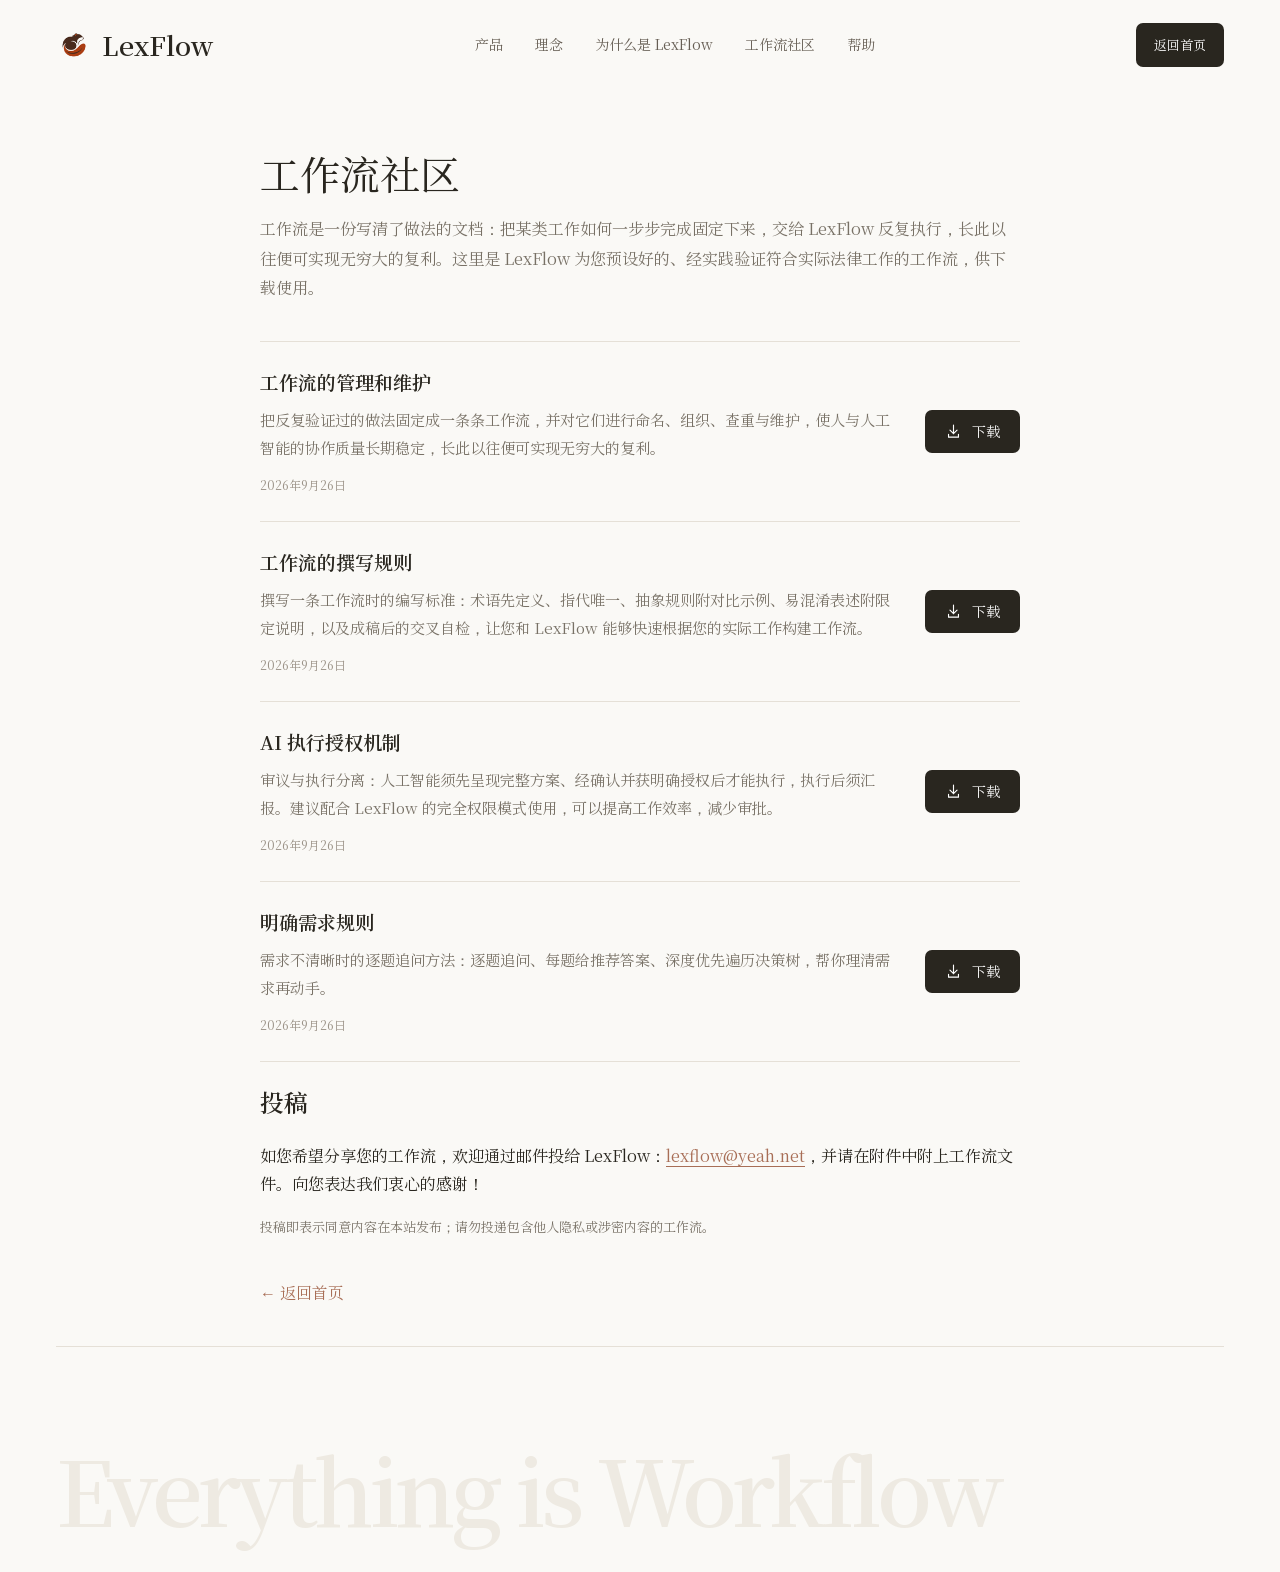
==== community.html @ f3a80953 "Extend the CJK font's unicode-range to the icon symbols The latin face declares U+0000-2FFF, which n" ====
<!doctype html>
<html lang="zh-CN">
<head>
  <meta charset="UTF-8"><meta name="viewport" content="width=device-width, initial-scale=1">
  <meta name="description" content="LexFlow 工作流社区：下载 LexFlow 精选工作流，或通过邮件投稿您的工作流。">
  <meta name="theme-color" content="#faf9f6"><title>工作流社区 — LexFlow</title>
  <link rel="icon" type="image/png" href="[data-uri]"><link rel="preload" href="./fonts/LexFlowWebSerif-Regular-latin.woff2" as="font" type="font/woff2" crossorigin><link rel="stylesheet" href="./style.css?v=20260926r">
</head>
<body>
<a class="skip-link" href="#main">跳到正文</a>
<header class="header"><a class="brand" href="./" aria-label="LexFlow 首页"><img src="[data-uri]" alt="" width="36" height="36">LexFlow</a><nav aria-label="主导航"><a href="./#workspace">产品</a><a href="./#approach">理念</a><a href="./#difference">为什么是 LexFlow</a><a href="./community.html" aria-current="page">工作流社区</a><a href="./help.html">帮助</a></nav><a class="button button-small" href="./">返回首页</a></header>
<main id="main" class="wrap">
<article class="install">
  <div class="install-head">
    <h1>工作流社区</h1>
    <p>工作流是一份写清了做法的文档：把某类工作如何一步步完成固定下来，交给 LexFlow 反复执行，长此以往便可实现无穷大的复利。这里是 LexFlow 为您预设好的、经实践验证符合实际法律工作的工作流，供下载使用。</p>
  </div>

  <section class="community-list">
    <noscript><p class="community-fallback">下方列表需要启用 JavaScript 显示；也可以直接访问 <a href="https://github.com/LexFlowApp/LexFlowApp.github.io/tree/main/workflows">仓库的 workflows 文件夹</a>获取全部工作流。</p></noscript>
    <div id="workflow-list"></div>
  </section>

  <section class="community-contribute">
    <h2>投稿</h2>
    <p>如您希望分享您的工作流，欢迎通过邮件投给 LexFlow：<a href="mailto:lexflow@yeah.net">lexflow@yeah.net</a>，并请在附件中附上工作流文件。向您表达我们衷心的感谢！</p>
    <p class="fine-note">投稿即表示同意内容在本站发布；请勿投递包含他人隐私或涉密内容的工作流。</p>
  </section>

  <p class="install-back"><a href="./">← 返回首页</a></p>
</article>
</main>
<section class="closing wrap closing-plain"><div class="closing-word" aria-hidden="true">Everything is Workflow</div></section>
<script src="./workflow-list.js?v=20260926r"></script>
<script src="./app-community.js?v=20260926r"></script>
</body></html>
---- style.css ----
/* 字体按字符范围拆分：标题等拉丁文字只需下载约 25 KB 的小字体，
   中文部分单独下载，浏览器按 unicode-range 自动按需加载。 */
@font-face {
  font-family: 'LexFlow Web Serif'; font-style: normal; font-weight: 400; font-display: swap;
  src: url('./fonts/LexFlowWebSerif-Regular-latin.woff2') format('woff2');
  unicode-range: U+0000-2FFF, U+3008-300F, U+3010-3011, U+3014-301B, U+FF01-FF5E, U+FFE0-FFE5;
}
@font-face {
  font-family: 'LexFlow Web Serif'; font-style: normal; font-weight: 400; font-display: swap;
  src: url('./fonts/LexFlowWebSerif-Regular-cjk.woff2?v=20260926r') format('woff2');
  unicode-range: U+2318, U+25A0-25FF, U+3000-3007, U+3012-3013, U+301C-301F, U+3020-303F, U+3400-4DBF, U+4E00-9FFF, U+FE30-FE4F;
}
@font-face {
  font-family: 'LexFlow Web Serif'; font-style: normal; font-weight: 600; font-display: swap;
  src: url('./fonts/LexFlowWebSerif-SemiBold-latin.woff2') format('woff2');
  unicode-range: U+0000-2FFF, U+3008-300F, U+3010-3011, U+3014-301B, U+FF01-FF5E, U+FFE0-FFE5;
}
@font-face {
  font-family: 'LexFlow Web Serif'; font-style: normal; font-weight: 600; font-display: swap;
  src: url('./fonts/LexFlowWebSerif-SemiBold-cjk.woff2?v=20260926r') format('woff2');
  unicode-range: U+2318, U+25A0-25FF, U+3000-3007, U+3012-3013, U+301C-301F, U+3020-303F, U+3400-4DBF, U+4E00-9FFF, U+FE30-FE4F;
}
:root {
  --paper: #faf9f6; --ink: #29261f; --muted: #787166; --line: #e5e0d7;
  --accent: #a86e56; --terra: #cf8163; --soft: #f1ede4;
  --font: 'LexFlow Web Serif', 'Songti SC', serif;
}
* { box-sizing: border-box; }
html { scroll-behavior: smooth; scroll-padding-top: 32px; -webkit-text-size-adjust: 100%; }
body { margin: 0; background: var(--paper); color: var(--ink); font: 16px/1.7 var(--font); -webkit-font-smoothing: antialiased; }
button, input, textarea, select { font: inherit; }
button { cursor: pointer; border: 0; }
button, a { -webkit-tap-highlight-color: transparent; }
a { color: inherit; text-decoration: none; }
img, svg { vertical-align: middle; }
button:focus-visible, a:focus-visible, [tabindex]:focus-visible { outline: 2px solid var(--accent); outline-offset: 4px; }
[hidden] { display: none !important; }
::selection { background: #ead4c6; }
.wrap { width: calc(100% - 112px); max-width: 1200px; width: min(1200px, calc(100% - 112px)); margin-left: auto; margin-right: auto; }
.icon { width: 20px; height: 20px; fill: none; stroke: currentColor; stroke-width: 1.6; stroke-linecap: round; stroke-linejoin: round; }
.sr-only { position: absolute; width: 1px; height: 1px; padding: 0; margin: -1px; overflow: hidden; clip-path: inset(50%); white-space: nowrap; border: 0; }
.skip-link { position: fixed; top: -80px; left: 20px; z-index: 100; padding: 12px; background: var(--ink); color: white; }
.skip-link:focus { top: 10px; }

/* Page chrome */
.header { max-width: 1440px; min-height: 90px; margin-left: auto; margin-right: auto; padding: 18px 56px; display: flex; align-items: center; justify-content: space-between; gap: 28px; }
.brand { display: inline-flex; align-items: center; gap: 10px; font-size: 26px; font-weight: 600; line-height: 1; white-space: nowrap; }
.brand img { object-fit: contain; flex-shrink: 0; }
.header nav { display: flex; gap: 32px; font-size: 14px; color: #665e54; }
.header nav a { white-space: nowrap; transition: color .2s; }
.header nav a:hover { color: var(--accent); }
.button { display: inline-flex; align-items: center; justify-content: center; gap: 16px; padding: 17px 25px; border-radius: 7px; background: var(--ink); color: white; line-height: 1.5; white-space: nowrap; transition: background .2s, transform .2s; }
.button:hover { background: var(--accent); transform: translateY(-2px); }
.button-small { font-size: 13px; padding: 12px 18px; }

/* The approved beaver is a separate interactive surface, never over the copy. */
.hero { padding-top: 48px; padding-bottom: 68px; }
.hero-stage { display: grid; grid-template-columns: 1.1fr 1fr; gap: 15px; align-items: center; margin: 18px 0 28px; }
.hero h1 { position: relative; font-weight: 400; font-size: 64px; font-size: clamp(64px, 7.2vw, 100px); line-height: 1.18; letter-spacing: -.055em; margin: 0; padding-bottom: 16px; white-space: nowrap; }
.flow-word { color: var(--accent); display: inline-block; position: relative; }
.period { color: var(--accent); }
/* The heading becomes a particle field; the DOM text stays for semantics.
   文字与粒子之间是极短的交叉淡入，只用于就地交接，不构成开场动画。 */
.title-particles { position: absolute; left: 0; right: 0; top: 0; width: 100%; pointer-events: none; opacity: 0; transition: opacity .3s ease; }
.title-particles-ready .title-particles { opacity: 1; }
.title-particles-ready .headline-word,
.title-particles-ready .period { opacity: 0; transition: opacity .3s ease; }
.motion-paused .title-particles { opacity: 1; }
.particle-scene { position: relative; min-width: 0; width: 100%; height: 460px; isolation: isolate; background: var(--paper); overflow: hidden; }
/* 图片里的图形只占画布的 65%，而粒子版占 85%；放大图片让两者尺寸一致，
   河狸粒子初始化较慢时就地替换也不会看起来"缩了一圈"。 */
/* 静态图标与粒子版形状一致，就绪后就地淡入替换，避免纹理突变，也不构成开场动画。 */
.particle-fallback { position: absolute; top: 0; right: 0; bottom: 0; left: 0; width: 100%; height: 100%; object-fit: contain; mix-blend-mode: multiply; transition: opacity .15s; transform: scale(1.3077); }
#beaver-canvas { display: block; width: 100%; height: 100%; position: absolute; top: 0; right: 0; bottom: 0; left: 0; opacity: 0; transition: opacity .4s; touch-action: pan-y; cursor: crosshair; border-radius: 20px; }
.particles-ready #beaver-canvas { opacity: 1; }
.particles-ready .particle-fallback { opacity: 0; pointer-events: none; }
.motion-toggle { position: absolute; bottom: 5px; right: 4px; width: 36px; height: 36px; display: grid; place-items: center; border-radius: 50%; color: #907762; background: #f1ede4b3; transition: background .2s; }
.motion-toggle:hover { background: #e7ded0; }
.motion-toggle svg { width: 17px; height: 17px; fill: none; stroke: currentColor; stroke-width: 1.5; }
.hero-stage { position: relative; }
.hero-bottom { display: flex; align-items: center; justify-content: space-between; gap: 32px; }
.hero-bottom > div { min-width: 0; }
.hero h2 { font-size: 19px; font-size: clamp(19px, 2vw, 24px); font-weight: 400; line-height: 1.65; margin: 0 0 14px; }
.hero p { color: var(--muted); line-height: 1.9; margin: 0; font-size: 16px; }

/* The product demonstration follows the installed application's layout. */
.showcase { padding-top: 68px; padding-bottom: 86px; }
.showcase-label { display: flex; justify-content: space-between; align-items: baseline; gap: 20px; margin-bottom: 24px; }
.showcase-label h2 { font-size: 28px; font-size: clamp(28px, 3.1vw, 42px); font-weight: 400; line-height: 1.5; margin: 0; }
.showcase-label > span { font-size: 12px; color: var(--muted); white-space: nowrap; }
.app-window { display: flex; height: 560px; height: clamp(560px, 62vw, 760px); border: 1px solid #ddd6cb; border-radius: 12px; overflow: hidden; box-shadow: 0 25px 50px -35px #6d51385c; background: var(--paper); position: relative; isolation: isolate; }
.faithful-app svg { width: 16px; height: 16px; fill: none; stroke: currentColor; stroke-width: 1.5; stroke-linecap: round; stroke-linejoin: round; flex-shrink: 0; }
.app-sidebar { background: linear-gradient(#f5f2e9, #f2efe8 96px); width: 22%; min-width: 180px; max-width: 264px; padding: 0 12px 18px; display: flex; flex-direction: column; flex-shrink: 0; overflow: hidden; }
.window-controls { height: 54px; flex-shrink: 0; display: flex; align-items: center; gap: 22px; }
.traffic { display: flex; gap: 7px; }
.traffic i { width: 10px; height: 10px; background: #a9b5a0; border-radius: 50%; }
.traffic i:first-child { background: #d5a196; }
.traffic i:nth-child(2) { background: #d8be89; }
.collapse-sidebar { padding: 0; background: none; color: #6f695d; display: grid; place-items: center; width: 27px; height: 27px; }
.app-brand { font-size: 21px; font-weight: 600; padding: 0 9px; margin: 4px 0 20px; line-height: 1.5; }
.app-nav { display: flex; flex-direction: column; gap: 3px; flex-shrink: 0; }
.app-nav button { background: none; text-align: left; border-radius: 5px; padding: 7px 10px; font-size: 14px; line-height: 1.5; display: flex; align-items: center; gap: 9px; color: #4d483e; position: relative; }
.app-nav button > span { width: 16px; height: 16px; display: flex; color: #8a8378; }
.app-nav button[aria-selected=true] { background: #e9e3d7; color: #29261f; }
.app-nav button[aria-selected=true]::before { content: ''; position: absolute; left: 3px; width: 2px; height: 15px; top: 50%; transform: translateY(-50%); border-radius: 2px; background: var(--terra); }
.app-nav button[aria-selected=true] > span { color: var(--terra); }
.app-nav button:hover { background: #eae3d9; }
.sidebar-caption { display: flex; justify-content: space-between; align-items: center; color: #8a8378; font-size: 13px; margin: 26px 4px 12px; flex-shrink: 0; }
.sidebar-tools { display: flex; align-items: center; gap: 12px; }
.sidebar-tools > span { display: flex; }
.sidebar-project { display: flex; align-items: center; gap: 7px; color: #8a8378; font-size: 13px; padding: 7px; flex-shrink: 0; }
.active-project svg { color: var(--terra); }
.session-list { min-height: 0; overflow: auto; scrollbar-width: thin; scrollbar-color: #d5cdbf transparent; }
.session-list > div { font-size: 12px; padding: 7px 12px; line-height: 1.5; white-space: nowrap; overflow: hidden; text-overflow: ellipsis; color: #49453d; }
.active-session { background: #e9e3d7; border-radius: 5px; }
.ungrouped { margin-block: 9px 16px; }
.sidebar-footer { display: flex; align-items: center; gap: 8px; font-size: 13px; color: #7b7266; margin-top: auto; padding: 14px 4px 0; flex-shrink: 0; }
.sidebar-footer > span { display: flex; }
.app-content { flex: 1; min-width: 0; height: 100%; position: relative; }
#demo-panel { display: flex; width: 100%; height: 100%; overflow: auto; scrollbar-width: thin; scrollbar-color: #d5cdbf transparent; outline-offset: -4px; }
.expand-sidebar { position: absolute; top: 17px; left: 18px; background: none; color: #6f695d; width: 28px; height: 28px; z-index: 2; padding: 0; display: grid; place-items: center; }
.sidebar-collapsed .app-sidebar { display: none; }
.sidebar-collapsed .lf-library { padding-top: 62px; }
.sidebar-collapsed .lf-editor { padding-top: 62px; }
.lf-conversation { width: 100%; margin-block: auto; padding: 40px 10%; animation: appear .35s both; }
.lf-conversation h3 { display: flex; align-items: center; justify-content: center; gap: 12px; font-size: 18px; font-size: clamp(18px, 2vw, 27px); line-height: 1.4; font-weight: 600; white-space: nowrap; margin: 0 0 30px; }
.lf-conversation h3 img { width: 29px; height: 29px; }
.lf-project { display: flex; align-items: center; gap: 5px; font-size: 13px; margin: 0 10px 12px; color: #6f695d; }
.lf-project > span { color: #a49b8e; }
.lf-composer { background: white; border: 1px solid #e9e6df; border-radius: 12px; box-shadow: 0 6px 18px #55402108; padding: 13px 12px 10px; }
.lf-composer > p { margin: 0; color: #9b9488; font-size: 13px; line-height: 1.8; min-height: 52px; }
.lf-composer-toolbar { display: flex; flex-wrap: wrap; gap: 9px; align-items: center; font-size: 11px; color: #817a6d; }
.lf-circle { width: 25px; height: 25px; background: var(--soft); border-radius: 50%; display: grid; place-items: center; flex-shrink: 0; }
.lf-permission { display: flex; align-items: center; gap: 2px; white-space: nowrap; }
.lf-permission svg { width: 13px; }
.lf-model { margin-left: auto; white-space: nowrap; font-size: 11px; }
.lf-send { width: 30px; height: 30px; flex-shrink: 0; background: #eac9bb; border-radius: 50%; color: white; display: grid; place-items: center; font-size: 22px; line-height: 1; }
.lf-library { width: 100%; min-height: 100%; padding: 24px 5% 20px; display: flex; flex-direction: column; animation: fade .3s both; }
.lf-back { background: none; align-self: flex-start; margin: 0 0 13px -10px; padding: 2px; display: flex; color: var(--ink); }
.lf-back svg { width: 21px; height: 21px; }
.lf-library header { display: flex; flex-wrap: wrap; align-items: center; justify-content: space-between; gap: 12px; }
.lf-library h3 { font-size: 25px; font-weight: 400; margin: 0; line-height: 1.5; }
.lf-library header > span { font-size: 12px; color: #6f695d; }
.lf-library-tools { display: flex; justify-content: space-between; align-items: center; flex-wrap: wrap; gap: 12px; margin: 22px 0; color: #8a8378; }
.lf-library-tools p { font-size: 12px; margin: 0; }
.lf-library-tools > div { display: flex; gap: 17px; }
.lf-library-tools svg { width: 14px; height: 14px; }
.lf-table-head, .lf-file-row { display: grid; grid-template-columns: minmax(0, 1fr) 128px 74px; gap: 12px; align-items: center; text-align: left; }
.lf-table-head { border-bottom: 1px solid #e9e6df; font-size: 11px; color: #8a8378; padding: 0 10px 11px; }
.lf-file-row { width: 100%; min-height: 42px; padding: 10px; background: none; border: 0; color: #49453d; font-size: 13px; }
.lf-file-row > span:first-child { display: flex; gap: 10px; align-items: center; min-width: 0; overflow-wrap: anywhere; }
.lf-file-row > span:not(:first-child) { font-size: 11px; color: #8a8378; }
.lf-file-row svg { width: 14px; height: 14px; color: #8a8378; }
.lf-file-row:hover, .lf-file-row.selected { background: #eee9df; }
.lf-library-footer { margin-top: auto; border-top: 1px solid #e9e6df; padding-top: 17px; display: flex; justify-content: space-between; font-size: 11px; color: #8a8378; }
.lf-empty { width: 100%; margin-block: auto; padding: 48px 20px; text-align: center; color: #8a8378; font-size: 15px; animation: appear .35s both; }
.lf-empty strong { font-size: 16px; font-weight: 400; color: var(--ink); }
.lf-empty p { margin: 22px 0 0; }
.lf-editor { width: 100%; min-height: 100%; padding: 38px 28px 16px; display: flex; flex-direction: column; animation: fade .3s both; }
.lf-editor header { display: flex; align-items: center; gap: 14px; }
.lf-editor h3 { font-size: 22px; font-weight: 600; margin: 0; flex: 1; min-width: 0; overflow-wrap: anywhere; }
.lf-editor header > span { font-size: 12px; white-space: nowrap; }
.lf-editor header button { font-size: 25px; color: #8a8378; background: none; padding: 0 5px; }
.lf-editor-tools { display: flex; flex-wrap: wrap; align-items: center; gap: 15px; padding: 14px 0; border-bottom: 1px solid var(--line); font-size: 12px; color: #8a8378; }
.lf-tools-right { margin-left: auto; }
.lf-editor article { padding: 12px 10px 28px; font-size: 14px; line-height: 1.9; }
.lf-editor h4 { font-size: 18px; font-weight: 600; margin-bottom: 10px; }
.lf-editor blockquote { margin: 20px 0; border-left: 3px solid var(--terra); padding-left: 15px; color: var(--muted); }
.lf-editor footer { margin-top: auto; border-top: 1px solid var(--line); padding-top: 12px; display: flex; justify-content: space-between; font-size: 11px; color: #8a8378; }

/* Narrative sections */
.section { padding-block: 84px; }
.section-heading { display: grid; grid-template-columns: 1.1fr 1fr; align-items: center; gap: 64px; margin-bottom: 48px; }
.section-heading > * { min-width: 0; }
.section-heading h2, .local-copy h2 { font-size: 28px; font-size: clamp(28px, 3.1vw, 42px); font-weight: 400; line-height: 1.5; margin: 0; }
.section-heading p, .local-copy p { font-size: 16px; line-height: 1.95; color: var(--muted); margin: 0; }
.section-heading .fine-note, .fine-note { font-size: 13px; line-height: 1.85; color: var(--muted); margin-top: 18px; }

.flow-diagram { position: relative; display: flex; align-items: flex-start; padding: 20px 16px 80px; }
.flow-node { flex: 1; min-width: 0; text-align: center; }
.node-icon { display: inline-grid; place-items: center; width: 58px; height: 58px; background: #f1e9df; border: 1px solid #e7d9cb; border-radius: 15px; font-size: 25px; color: var(--accent); }
.flow-node h3 { font-size: 18px; font-weight: 400; margin: 20px 0 9px; }
.flow-node p { font-size: 13px; color: var(--muted); margin: 0; }
.connector { width: 12%; height: 1px; background: #d9cabb; position: relative; margin-top: 29px; flex-shrink: 0; }
.connector::after { content: ''; width: 5px; height: 5px; position: absolute; right: 0; top: -2px; border-right: 1px solid #b49b86; border-top: 1px solid #b49b86; transform: rotate(45deg); }
.connector i { position: absolute; top: -2px; width: 5px; height: 5px; background: var(--terra); border-radius: 50%; animation: travel 4s ease-in-out infinite; }
.connector:nth-of-type(2) i { animation-delay: 1s; }
.return-line { position: absolute; bottom: 0; height: 40px; border: 1px solid #ded4c7; border-top: 0; border-radius: 0 0 16px 16px; left: 14%; right: 14%; text-align: center; }
.return-line span { position: relative; top: 25px; padding: 2px 16px; background: var(--paper); font-size: 12px; color: #927962; display: inline-block; max-width: calc(100% - 24px); }
.feature-grid { display: grid; grid-template-columns: repeat(3, minmax(0, 1fr)); gap: 28px; }
.feature { min-width: 0; display: grid; grid-template-rows: 190px auto 1fr; border-top: 1px solid var(--line); padding-top: 25px; }
.feature h3 { font-size: 23px; font-weight: 400; margin: 25px 0 14px; }
.feature > p { font-size: 16px; line-height: 1.9; color: var(--muted); margin: 0; }
.mini-method, .mini-archive, .mini-editor { height: 190px; min-width: 0; background: #f1ede5; border-radius: 8px; padding: 24px 18px; overflow: hidden; }
.mini-method { display: flex; flex-direction: column; justify-content: center; gap: 12px; }
.mini-method > div { padding: 12px 9px; background: var(--paper); border: 1px solid #e8e0d3; border-radius: 5px; font-size: 12px; display: flex; align-items: center; flex-wrap: wrap; gap: 6px; }
.mini-method small { margin-left: auto; font-size: 10px; color: #89755d; white-space: nowrap; }
.mini-method > div > span { color: var(--accent); }
.mini-archive { color: #7f6c54; font-size: 13px; }
.file-row { padding: 10px 0 0 10px; color: #89755d; font-size: 12px; }
.mini-editor > div { display: flex; align-items: center; justify-content: space-between; gap: 8px; font-size: 12px; padding-bottom: 11px; border-bottom: 1px solid #dfd6c8; margin-bottom: 14px; }
.mini-editor small { font-size: 10px; color: #89755d; }
.mini-editor strong { font-size: 12px; display: block; font-weight: 600; margin-bottom: 10px; }
.mini-editor > span { font-size: 11px; display: block; color: #826e56; line-height: 1.85; overflow-wrap: anywhere; }
.highlight-text { background: #e8d8c5; }
.highlight-text i { display: inline-block; width: 1px; height: 11px; background: var(--accent); vertical-align: middle; animation: blink 1.7s infinite; }
.difference { background: #f0ede6; border-block: 1px solid #e7e1d7; margin-top: 12px; }
.comparison { border-top: 1px solid #d8cebf; }
.comparison-row { display: grid; grid-template-columns: .72fr 1.2fr 1.3fr; border-bottom: 1px solid #ded6ca; align-items: stretch; }
.comparison-row > * { min-width: 0; margin: 0; padding: 23px 24px; font-size: 15px; font-weight: 400; line-height: 1.85; overflow-wrap: anywhere; }
.comparison-row > *:first-child { padding-left: 0; color: #777062; }
.comparison-row > *:last-child { background: #e9e1d5; color: #71523d; }
.comparison-head > * { display: flex; align-items: center; gap: 7px; font-size: 13px; }
.comparison-head > *:last-child { font-weight: 600; font-size: 21px; color: var(--ink); }
.comparison-head img { flex-shrink: 0; }
.comparison-note { font-size: 13px; color: var(--muted); line-height: 1.9; margin: 20px 0 0; }
.local-section { display: grid; grid-template-columns: 1fr 1fr; gap: 75px; align-items: center; padding-block: 100px; }
.local-art { height: 360px; min-width: 0; position: relative; display: grid; place-items: center; }
.orbit { position: absolute; border: 1px solid #e4dbce; border-radius: 50%; width: 240px; height: 240px; }
.orbit-two { width: 335px; height: 335px; border-style: dashed; border-color: #e9e2d7; animation: orbit 100s linear infinite; }
.local-center { background: #f3ede4; width: 108px; height: 108px; border-radius: 28px; display: grid; place-items: center; box-shadow: 0 12px 30px #7a553015; border: 1px solid #e6d9c6; }

.orbit-label { position: absolute; border: 1px solid #e2d7c7; background: var(--paper); border-radius: 5px; padding: 10px 15px; font-size: 13px; color: #8f795f; animation: bob 6s ease-in-out infinite; }
.label-one { top: 30px; left: 14%; }.label-two { right: 0; top: 145px; animation-delay: -2s; }.label-three { bottom: 38px; left: 4%; animation-delay: -4s; }
.local-copy { min-width: 0; }
.local-copy h2 { margin-bottom: 23px; }
.local-points { display: flex; flex-wrap: wrap; gap: 12px; margin-top: 22px; }
.local-points span { font-size: 13px; padding: 7px 12px; border: 1px solid #dfd5c7; border-radius: 4px; color: #947455; }
.local-copy .fine-note { font-size: 13px; margin-top: 22px; }
.closing { position: relative; text-align: center; border-top: 1px solid var(--line); padding-top: 68px; overflow: hidden; isolation: isolate; }
.closing h2 { font-size: 32px; font-size: clamp(32px, 4vw, 48px); line-height: 1.5; font-weight: 400; margin: 0 0 30px; }
.closing-word { font-size: 28px; font-size: clamp(28px, 7vw, 100px); font-weight: 600; letter-spacing: -.055em; color: #eeeae2; line-height: 1.2; margin-top: 44px; user-select: none; white-space: nowrap; }

/* Native modal, with focus and Escape handling supplied by the browser. */
dialog { border: 1px solid var(--line); background: var(--paper); border-radius: 16px; padding: 44px; max-width: 480px; max-height: calc(100dvh - 32px); width: calc(100% - 36px); text-align: center; color: var(--ink); box-shadow: 0 40px 100px #20180f30; overflow: auto; }
dialog::backdrop { background: #29261f66; backdrop-filter: blur(7px); }

dialog h2 { font-size: 23px; font-weight: 400; margin-top: 20px; }
dialog p { font-size: 15px; line-height: 1.9; color: var(--muted); }
dialog .button { margin-top: 15px; padding: 12px 22px; font-size: 14px; }
dialog .dialog-link { background: none; color: var(--accent); border: 1px solid #ddc9bc; text-decoration: none; }
dialog .dialog-link:hover { background: #f6efe8; transform: none; }
dialog .dialog-actions { display: flex; justify-content: center; align-items: center; gap: 10px; margin-top: 18px; flex-wrap: wrap; }
dialog .dialog-actions .button { margin-top: 0; }
dialog .dialog-lead { color: var(--muted); line-height: 1.85; margin: 0; }

.dialog-close { position: absolute; top: 12px; right: 15px; background: none; font-size: 28px; color: var(--muted); width: 36px; height: 36px; }
/* 弹窗打开时焦点自动落在关闭按钮上，聚焦轮廓会显示成难看的方框；Esc 与「知道了」按钮仍可关闭。 */
.dialog-close:focus, .dialog-close:focus-visible { outline: none; }
.will-reveal { opacity: 0; transform: translateY(20px); transition: opacity .7s ease, transform .7s ease; }
.will-reveal.is-visible { opacity: 1; transform: none; }
.feature:nth-child(2) { transition-delay: .08s; }.feature:nth-child(3) { transition-delay: .16s; }
@keyframes appear { from { opacity: 0; transform: translateY(12px); } to { opacity: 1; transform: none; } }
@keyframes fade { from { opacity: 0; } to { opacity: 1; } }
@keyframes travel { 0% { left: 0; opacity: 0; } 15%,80% { opacity: 1; } 100% { left: 100%; opacity: 0; } }
@keyframes bob { 50% { transform: translateY(-6px); } }
@keyframes blink { 50% { opacity: 0; } }
@keyframes orbit { to { transform: rotate(360deg); } }

@media (max-width: 1100px) {
  .wrap { width: calc(100% - 64px); }.header { padding-left: 32px; padding-right: 32px; }
  .hero h1 { font-size: 55px; font-size: clamp(55px, 7.1vw, 80px); }.hero-stage { gap: 12px; }
  .particle-scene { height: 385px; }
  .section-heading { gap: 35px; }.feature-grid { gap: 20px; }
  .mini-method, .mini-archive, .mini-editor { padding-left: 14px; padding-right: 14px; }
  .mini-method small { display: none; }
  .lf-conversation { padding-left: 7%; padding-right: 7%; }.lf-conversation h3 { font-size: 22px; }
  .lf-table-head, .lf-file-row { grid-template-columns: minmax(0, 1fr) 100px 65px; gap: 8px; }
  .local-section { gap: 35px; }.local-copy h2 { font-size: 30px; }
  .comparison-row > * { padding-left: 17px; padding-right: 17px; font-size: 14px; }
}
@media (max-width: 800px) {
  .wrap { width: calc(100% - 48px); }.header { min-height: 78px; padding-left: 24px; padding-right: 24px; gap: 20px; }
  .header nav { gap: 17px; font-size: 13px; }.header nav a:nth-child(2) { display: none; }
  .brand { font-size: 24px; }.brand img { width: 32px; height: 32px; }
  .button-small { padding: 11px 14px; gap: 10px; font-size: 12px; }
  .hero { padding-top: 36px; }.hero h1 { font-size: 46px; font-size: clamp(46px, 7.2vw, 62px); }
  .hero-stage { grid-template-columns: 1.1fr 1fr; margin-top: 24px; margin-bottom: 35px; }
  .hero p { font-size: 15px; }
  .hero h2 { font-size: 21px; }.hero-bottom { align-items: flex-start; gap: 24px; }
  .section { padding-block: 60px; }.section-heading { margin-bottom: 35px; gap: 26px; }
  .section-heading h2 { font-size: 28px; }.section-heading p { font-size: 15px; }
  .showcase { padding-block: 32px 60px; }
  .app-sidebar { min-width: 158px; padding-left: 9px; padding-right: 9px; }.app-brand { font-size: 19px; }
  .app-nav button { font-size: 13px; }.sidebar-tools { gap: 6px; }.sidebar-tools svg { width: 13px; }
  .sidebar-project, .sidebar-caption { font-size: 12px; }.session-list > div { font-size: 11px; }
  .lf-conversation h3 { font-size: 19px; gap: 8px; }.lf-conversation h3 img { width: 24px; height: 24px; }
  .lf-model { font-size: 10px; }.lf-composer-toolbar { gap: 7px; }
  .lf-table-head, .lf-file-row { grid-template-columns: minmax(0, 1fr) 90px 62px; gap: 6px; }
  .lf-file-row { font-size: 12px; }.lf-file-row > span:not(:first-child) { font-size: 10px; }
  .lf-library header > span { font-size: 11px; }.lf-library-tools > div { gap: 10px; }
  .feature-grid { grid-template-columns: 1fr; gap: 32px; }
  .feature { grid-template-columns: 1fr 1fr; grid-template-rows: auto 1fr; gap: 0 28px; }
  .mini-method, .mini-archive, .mini-editor { grid-row: 1 / 3; padding-left: 20px; padding-right: 20px; }
  .feature h3 { margin-top: 0; font-size: 22px; }.feature > p { font-size: 15px; }
  .flow-node h3 { font-size: 16px; }.flow-node p { font-size: 12px; }
  .local-section { grid-template-columns: 1fr 1fr; gap: 28px; }.local-art { height: 300px; }
  .orbit { width: 180px; height: 180px; }.orbit-two { width: 260px; height: 260px; }
  .orbit-label { font-size: 11px; padding: 8px; }.local-copy h2 { font-size: 27px; }
  .local-copy p { font-size: 15px; }.local-points { gap: 7px; }.local-points span { padding: 6px 8px; font-size: 12px; }
}
@media (max-width: 620px) {
  .wrap { width: calc(100% - 40px); }.header { justify-content: flex-start; gap: 18px; padding-left: 20px; padding-right: 20px; }.header nav { display: flex; flex: 1 1 auto; flex-wrap: wrap; gap: 11px; row-gap: 7px; justify-content: flex-start; font-size: 12px; }
  .header nav a:nth-child(2) { display: inline; }
  .header .button { display: none; }.brand { font-size: 0; gap: 0; }
  .hero-stage { grid-template-columns: 1fr; gap: 0; margin-bottom: 20px; }
  .hero h1 { font-size: 56px; font-size: clamp(56px, 11vw, 76px); letter-spacing: -.055em; position: relative; z-index: 1; }
  .particle-scene { height: 350px; width: 100%; max-width: 350px; margin-left: auto; margin-right: auto; }
  .hero h2 { font-size: 21px; }.hero-bottom { flex-direction: column; gap: 24px; }
  .showcase-label { gap: 12px; }.showcase-label > span { font-size: 11px; }
  .app-window { height: 520px; flex-direction: column; }
  .app-sidebar, .sidebar-collapsed .app-sidebar { display: flex; width: 100%; min-width: 0; max-width: none; padding: 12px; flex-shrink: 0; }
  .window-controls, .sidebar-caption, .sidebar-project, .session-list, .sidebar-footer { display: none; }
  .app-brand { font-size: 18px; margin: 0 0 10px; padding-left: 5px; }
  .app-nav { flex-direction: row; gap: 4px; }.app-nav button { justify-content: center; flex: 1; min-width: 0; padding: 8px 3px; font-size: 12px; gap: 5px; }
  .app-nav button > span, .app-nav svg { width: 13px; height: 13px; }.app-nav button[aria-selected=true]::before { display: none; }
  .app-content { height: auto; min-height: 0; }.expand-sidebar { display: none !important; }
  .lf-conversation { padding: 32px 17px; }.lf-conversation h3 { font-size: 15px; font-size: clamp(15px, 4.2vw, 21px); gap: 7px; margin-bottom: 25px; }
  .lf-conversation h3 img { width: 23px; height: 23px; }.lf-project { font-size: 12px; margin-left: 5px; }
  .lf-composer { padding: 12px 10px; }.lf-composer > p { font-size: 12px; min-height: 63px; }
  .lf-composer-toolbar { gap: 6px; font-size: 10px; }.lf-circle { width: 22px; height: 22px; }.lf-circle svg { width: 14px; }
  .lf-model { font-size: 9px; }.lf-send { width: 24px; height: 24px; font-size: 19px; }.lf-permission { font-size: 10px; }
  .lf-library, .sidebar-collapsed .lf-library { padding: 16px 16px 14px; }
  .lf-back { margin-left: -4px; margin-bottom: 10px; }.lf-library h3 { font-size: 23px; }
  .lf-library header { gap: 5px; }.lf-library header > span { font-size: 10px; }
  .lf-library-tools { gap: 8px; margin: 18px 0; }.lf-library-tools p { font-size: 11px; }.lf-library-tools svg { width: 13px; }
  .lf-table-head, .lf-file-row { grid-template-columns: minmax(0, 1fr) 64px; gap: 10px; }
  .lf-table-head > span:nth-child(2), .lf-file-row > span:nth-child(2) { display: none; }
  .lf-file-row { padding: 11px 6px; }.lf-file-row > span:first-child { gap: 7px; }
  .lf-editor, .sidebar-collapsed .lf-editor { padding: 20px 17px 14px; }.lf-editor h3 { font-size: 19px; }
  .lf-editor header { gap: 8px; }.lf-editor header > span { font-size: 11px; }.lf-editor-tools { gap: 12px; }
  .lf-editor article { padding-left: 3px; padding-right: 3px; font-size: 13px; }.lf-editor h4 { font-size: 17px; }
  .section { padding-block: 48px; }.section-heading { grid-template-columns: 1fr; gap: 24px; margin-bottom: 32px; }
  .section-heading h2 { font-size: 29px; }.section-heading p { font-size: 15px; }
  .flow-diagram { padding: 18px 0 74px; }.node-icon { width: 44px; height: 44px; border-radius: 11px; font-size: 22px; }
  .flow-node h3 { font-size: 14px; margin-top: 15px; }.flow-node p { font-size: 11px; max-width: 100px; margin-left: auto; margin-right: auto; }
  .connector { width: 5%; margin-top: 22px; }.return-line { left: 12%; right: 12%; }.return-line span { font-size: 11px; padding-left: 8px; padding-right: 8px; max-width: calc(100% - 10px); top: 22px; }
  .feature { display: block; }.feature h3 { margin-top: 24px; font-size: 23px; }.feature > p { font-size: 15px; }
  .mini-method, .mini-archive, .mini-editor { padding: 24px; }.mini-method small { display: block; }
  .comparison-row { grid-template-columns: 1fr 1fr; border-bottom: 0; }
  .comparison-row > :first-child { grid-column: 1 / -1; padding: 20px 0 10px; font-size: 15px; color: var(--ink); }
  .comparison-row > :not(:first-child) { border-bottom: 1px solid #ded6ca; font-size: 13px; padding: 15px 12px; }
  .comparison-head > :first-child { display: none; }.comparison-head > :not(:first-child) { font-size: 12px; }
  .comparison-head > :last-child { font-size: 17px; }.comparison-head img { width: 22px; height: 22px; }
  .comparison-note { font-size: 12px; }.local-section { grid-template-columns: 1fr; gap: 38px; }
  .local-art { height: 300px; max-width: 330px; width: 100%; margin-left: auto; margin-right: auto; }
  .orbit { width: 210px; height: 210px; }.orbit-two { width: 280px; height: 280px; }.orbit-label { font-size: 12px; }
  .local-copy h2 { font-size: 29px; }.local-copy .fine-note { font-size: 12px; }
  .closing { padding-top: 48px; }.closing-word { font-size: 7.6vw; margin-top: 34px; }
  dialog { padding: 38px 25px; } dialog h2 { font-size: 22px; }
}
@media (max-width: 360px) {
  .wrap { width: calc(100% - 32px); }.header { padding-left: 16px; padding-right: 16px; gap: 12px; }
  .brand img { width: 28px; height: 28px; }.button-small { font-size: 11px; padding: 10px 12px; }
  .button-small > span { display: none; }.hero h1 { font-size: 51px; }
  .lf-permission { display: none; }.app-nav button { font-size: 12px; gap: 4px; }.app-nav svg { width: 12px; }
  .orbit-two { width: 252px; height: 252px; }.local-art { height: 282px; }
}
@media (prefers-reduced-motion: reduce) {
  html { scroll-behavior: auto; }
  *, *::before, *::after { animation: none !important; transition: none !important; }
  .will-reveal { opacity: 1; transform: none; }
}

/* Preserve the serif title and layout. 标题不做入场动画，也不做流光循环：
   粒子层已经是最终形态，入场会与之竞争，看起来是"第二次出现"。 */
.headline-word { display: inline-block; }
.title-ink {
  --ink-base: #29261f; --ink-light: #9a7659;
  color: var(--ink-base);
  background: linear-gradient(110deg, var(--ink-base) 12%, var(--ink-base) 30%, var(--ink-light) 46%, var(--ink-base) 64%, var(--ink-base) 90%);
  background-size: 250% 100%;
  -webkit-background-clip: text; background-clip: text; -webkit-text-fill-color: transparent;
}
.workflow-text { --ink-base: #916049; --ink-light: #d19a70; }
@media (prefers-reduced-motion: reduce) {
  .title-ink { background: none; -webkit-text-fill-color: currentColor; color: var(--ink-base); }
}

/* 安装说明页。风格与首页一致，供下载后查阅安装与首次打开步骤。 */
.install { max-width: 760px; margin: 0 auto; padding: 56px 0 40px; }
.install-head h1 { font-size: 40px; font-weight: 400; line-height: 1.35; margin: 0 0 14px; }
.install-head > p { color: var(--muted); font-size: 16px; line-height: 1.85; margin: 0; }
.install-step { border-top: 1px solid var(--line); padding-top: 30px; margin-top: 38px; }
.install-step h2 { display: flex; align-items: center; gap: 12px; font-size: 22px; font-weight: 600; margin: 0 0 15px; }
.step-index { display: inline-grid; place-items: center; width: 28px; height: 28px; flex-shrink: 0; border-radius: 50%; background: var(--soft); color: var(--accent); font-size: 14px; font-weight: 600; }
.install-step p { line-height: 1.9; margin: 0 0 12px; }
.install-step > p, .install-download { margin-left: 40px; }
.install-substeps { margin: 4px 0 16px 40px; padding-left: 0; list-style: none; counter-reset: substep; }
.install-substeps li { position: relative; line-height: 1.9; margin-bottom: 9px; padding-left: 22px; counter-increment: substep; }
.install-substeps li::before { content: counter(substep) "."; position: absolute; left: 0; color: var(--muted); }
.install-substeps .fine-note { display: block; }
.install-download { display: flex; align-items: center; gap: 16px; flex-wrap: wrap; margin: 18px 0 4px; }
.install-download .button { padding: 13px 22px; font-size: 15px; }
.install-download .availability { font-size: 13px; }
.install-step-key { background: var(--soft); border-radius: 14px; padding: 26px 26px 22px; margin-left: 0; margin-right: 0; }
.install-step-key { border-top: 0; }
.install-faq { border-top: 1px solid var(--line); padding-top: 30px; margin-top: 38px; }
.install-faq h2 { font-size: 22px; font-weight: 600; margin: 0 0 16px; }
.install-faq details { border-bottom: 1px solid var(--line); padding: 13px 0; }
.install-faq summary { cursor: pointer; font-size: 15px; }
.install-faq details p { color: var(--muted); line-height: 1.85; margin: 11px 0 0; }
.install-back { margin: 40px 0 0; }
.install-back a { color: var(--accent); }
.closing-note { font-size: 13px; color: var(--muted); margin: 16px 0 0; }
.closing-note a { color: var(--accent); text-decoration: underline; text-underline-offset: 4px; }
.dialog-note { margin-top: 12px; }
[data-copy-url] { margin-top: 17px; }

@media (max-width: 800px) {
  .install { padding-top: 34px; }
  .install-head h1 { font-size: 30px; }
  .install-step h2 { font-size: 19px; }
  .install-step-key { padding: 20px 17px 17px; border-radius: 12px; margin-left: -17px; margin-right: -17px; }
}

/* 工作流社区页。 */
.community-list { border-top: 1px solid var(--line); margin-top: 38px; }
.workflow-card { display: flex; align-items: center; justify-content: space-between; gap: 24px; padding: 24px 0; border-bottom: 1px solid var(--line); }
.workflow-info { min-width: 0; }
.workflow-card h3 { font-size: 19px; font-weight: 600; margin: 0 0 8px; }
.workflow-card p { color: var(--muted); font-size: 15px; line-height: 1.85; margin: 0 0 8px; }
.workflow-meta { font-size: 12px; color: #9a9186; }
.workflow-download { flex-shrink: 0; padding: 11px 20px; font-size: 14px; gap: 10px; }
.workflow-download .icon { width: 17px; height: 17px; }
.community-empty { padding: 48px 0; text-align: center; color: var(--muted); }
.community-fallback { color: var(--muted); }
.community-contribute p a { color: var(--accent); text-decoration: underline; text-underline-offset: 4px; }
@media (max-width: 620px) {
  .workflow-card { flex-direction: column; align-items: flex-start; gap: 14px; padding: 20px 0; }
  .workflow-card h3 { font-size: 17px; }
  .workflow-download { width: 100%; }
}

/* 帮助页与社区页微调：高亮框行宽与正文一致、上下留白，下载按钮左对齐。 */
.install-step-key { margin-top: 22px; margin-bottom: 22px; }
.install-step-key > p { margin-left: 14px; }
.install-step-key .install-substeps { margin-left: 14px; }
.install-step .install-download { margin-left: 40px; justify-content: flex-start; }
.closing-plain { text-align: left; border-top: 1px solid var(--line); padding-top: 44px; padding-bottom: 30px; }
@media (max-width: 800px) {
  .install-step-key { margin-left: 0; margin-right: 0; }
  .install-step-key > p, .install-step-key .install-substeps { margin-left: 23px; }
  .install-step .install-download { margin-left: 40px; }
}

/* 正文中的开源仓库链接与章节跳转链接需显示为可见链接，与站内其他链接一致。 */
a[href^="https://github.com/"], .install a[href^="#"] { color: var(--accent); text-decoration: underline; text-underline-offset: 4px; }
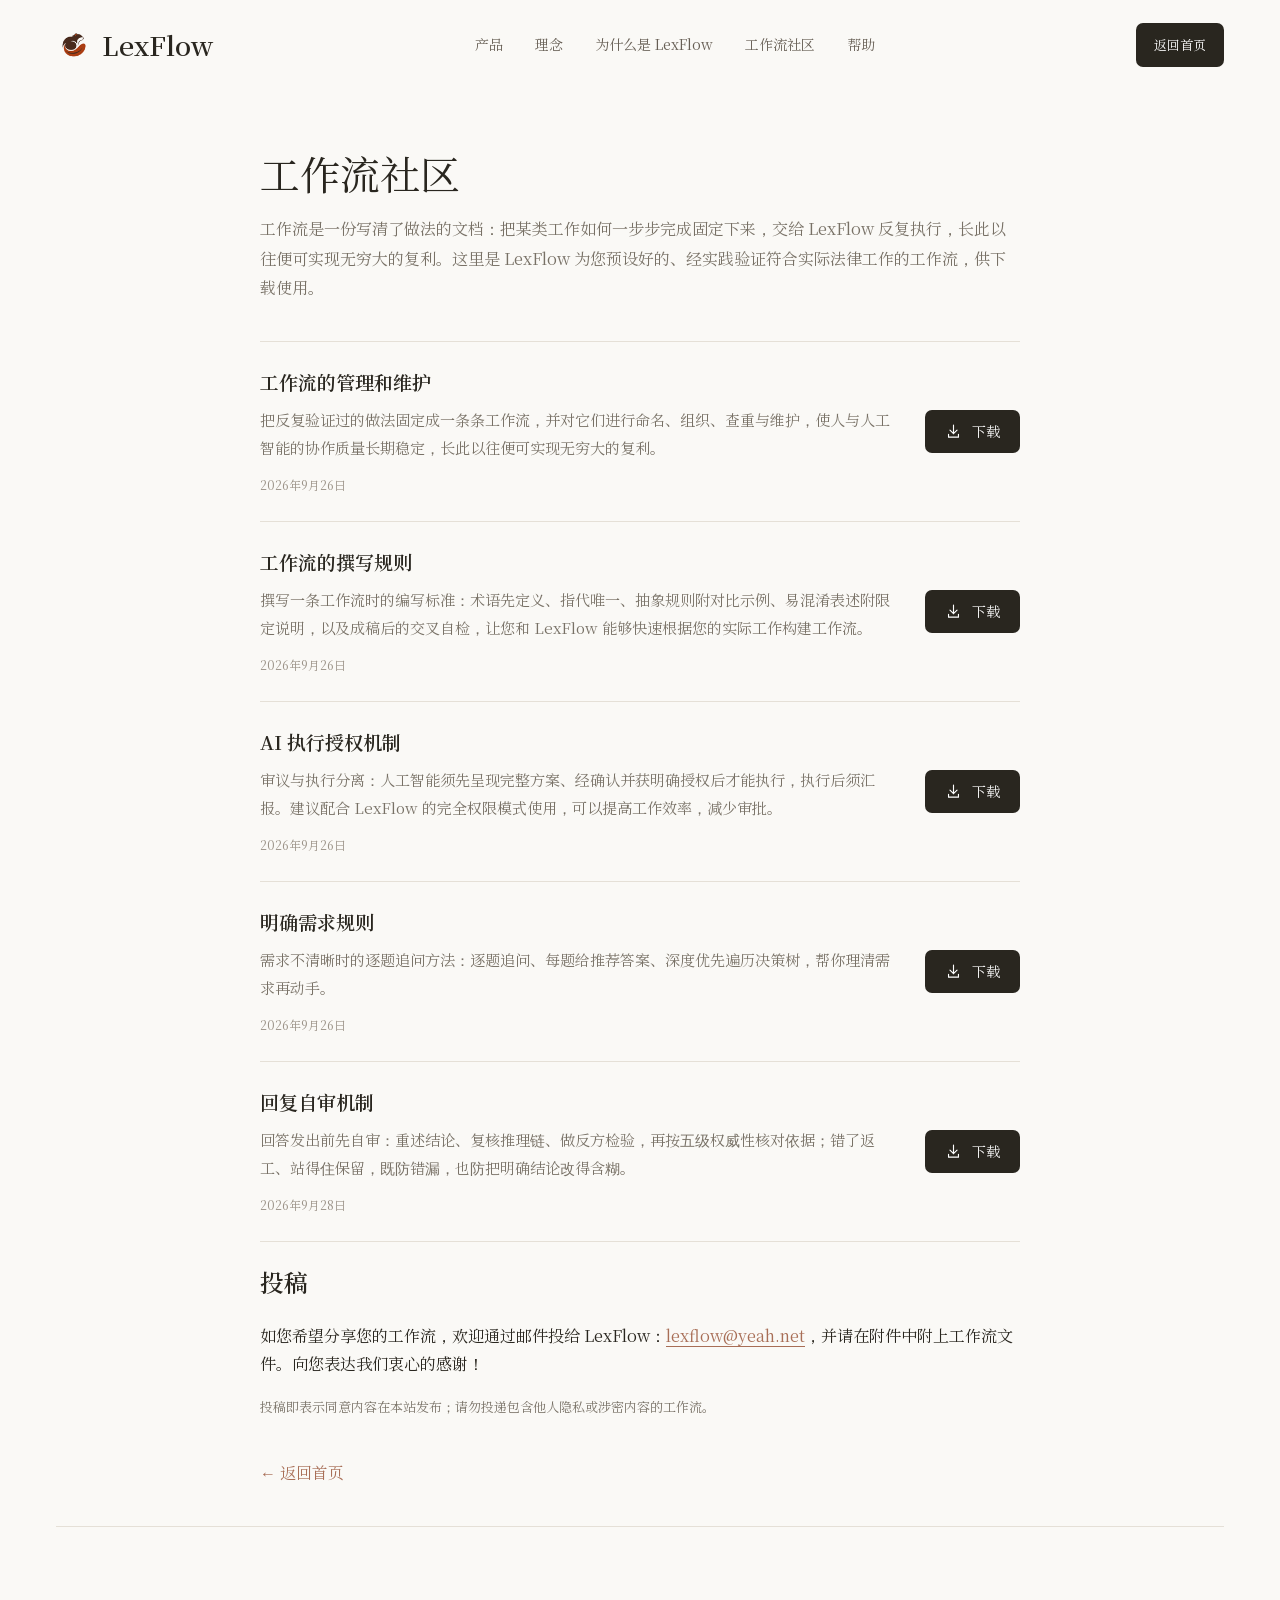
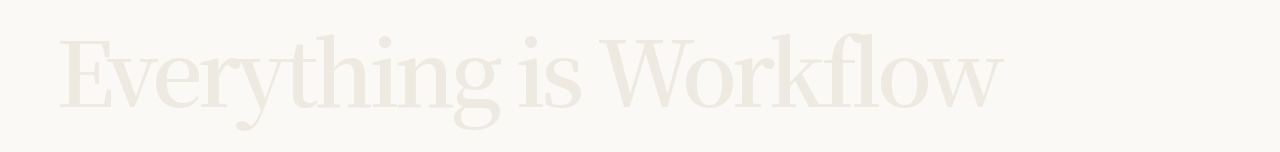
==== commit 205cdc45: "Add the reply self-review workflow to the community - New workflows/回复自审机制.md: review a substantive " ====
--- a/community.html
+++ b/community.html
@@ -4,7 +4,7 @@
   <meta charset="UTF-8"><meta name="viewport" content="width=device-width, initial-scale=1">
   <meta name="description" content="LexFlow 工作流社区：下载 LexFlow 精选工作流，或通过邮件投稿您的工作流。">
   <meta name="theme-color" content="#faf9f6"><title>工作流社区 — LexFlow</title>
-  <link rel="icon" type="image/png" href="[data-uri]"><link rel="preload" href="./fonts/LexFlowWebSerif-Regular-latin.woff2" as="font" type="font/woff2" crossorigin><link rel="stylesheet" href="./style.css?v=20260926r">
+  <link rel="icon" type="image/png" href="[data-uri]"><link rel="preload" href="./fonts/LexFlowWebSerif-Regular-latin.woff2" as="font" type="font/woff2" crossorigin><link rel="stylesheet" href="./style.css?v=20260926t">
 </head>
 <body>
 <a class="skip-link" href="#main">跳到正文</a>
@@ -31,6 +31,6 @@
 </article>
 </main>
 <section class="closing wrap closing-plain"><div class="closing-word" aria-hidden="true">Everything is Workflow</div></section>
-<script src="./workflow-list.js?v=20260926r"></script>
-<script src="./app-community.js?v=20260926r"></script>
+<script src="./workflow-list.js?v=20260928a"></script>
+<script src="./app-community.js?v=20260926t"></script>
 </body></html>
--- a/style.css
+++ b/style.css
@@ -7,7 +7,7 @@
 }
 @font-face {
   font-family: 'LexFlow Web Serif'; font-style: normal; font-weight: 400; font-display: swap;
-  src: url('./fonts/LexFlowWebSerif-Regular-cjk.woff2?v=20260926r') format('woff2');
+  src: url('./fonts/LexFlowWebSerif-Regular-cjk.woff2?v=20260926t') format('woff2');
   unicode-range: U+2318, U+25A0-25FF, U+3000-3007, U+3012-3013, U+301C-301F, U+3020-303F, U+3400-4DBF, U+4E00-9FFF, U+FE30-FE4F;
 }
 @font-face {
@@ -17,7 +17,7 @@
 }
 @font-face {
   font-family: 'LexFlow Web Serif'; font-style: normal; font-weight: 600; font-display: swap;
-  src: url('./fonts/LexFlowWebSerif-SemiBold-cjk.woff2?v=20260926r') format('woff2');
+  src: url('./fonts/LexFlowWebSerif-SemiBold-cjk.woff2?v=20260926t') format('woff2');
   unicode-range: U+2318, U+25A0-25FF, U+3000-3007, U+3012-3013, U+301C-301F, U+3020-303F, U+3400-4DBF, U+4E00-9FFF, U+FE30-FE4F;
 }
 :root {
@@ -179,6 +179,7 @@
 .flow-diagram { position: relative; display: flex; align-items: flex-start; padding: 20px 16px 80px; }
 .flow-node { flex: 1; min-width: 0; text-align: center; }
 .node-icon { display: inline-grid; place-items: center; width: 58px; height: 58px; background: #f1e9df; border: 1px solid #e7d9cb; border-radius: 15px; font-size: 25px; color: var(--accent); }
+.node-icon svg { width: 1.1em; height: 1.1em; fill: none; stroke: currentColor; stroke-width: 1.4; stroke-linecap: round; stroke-linejoin: round; }
 .flow-node h3 { font-size: 18px; font-weight: 400; margin: 20px 0 9px; }
 .flow-node p { font-size: 13px; color: var(--muted); margin: 0; }
 .connector { width: 12%; height: 1px; background: #d9cabb; position: relative; margin-top: 29px; flex-shrink: 0; }
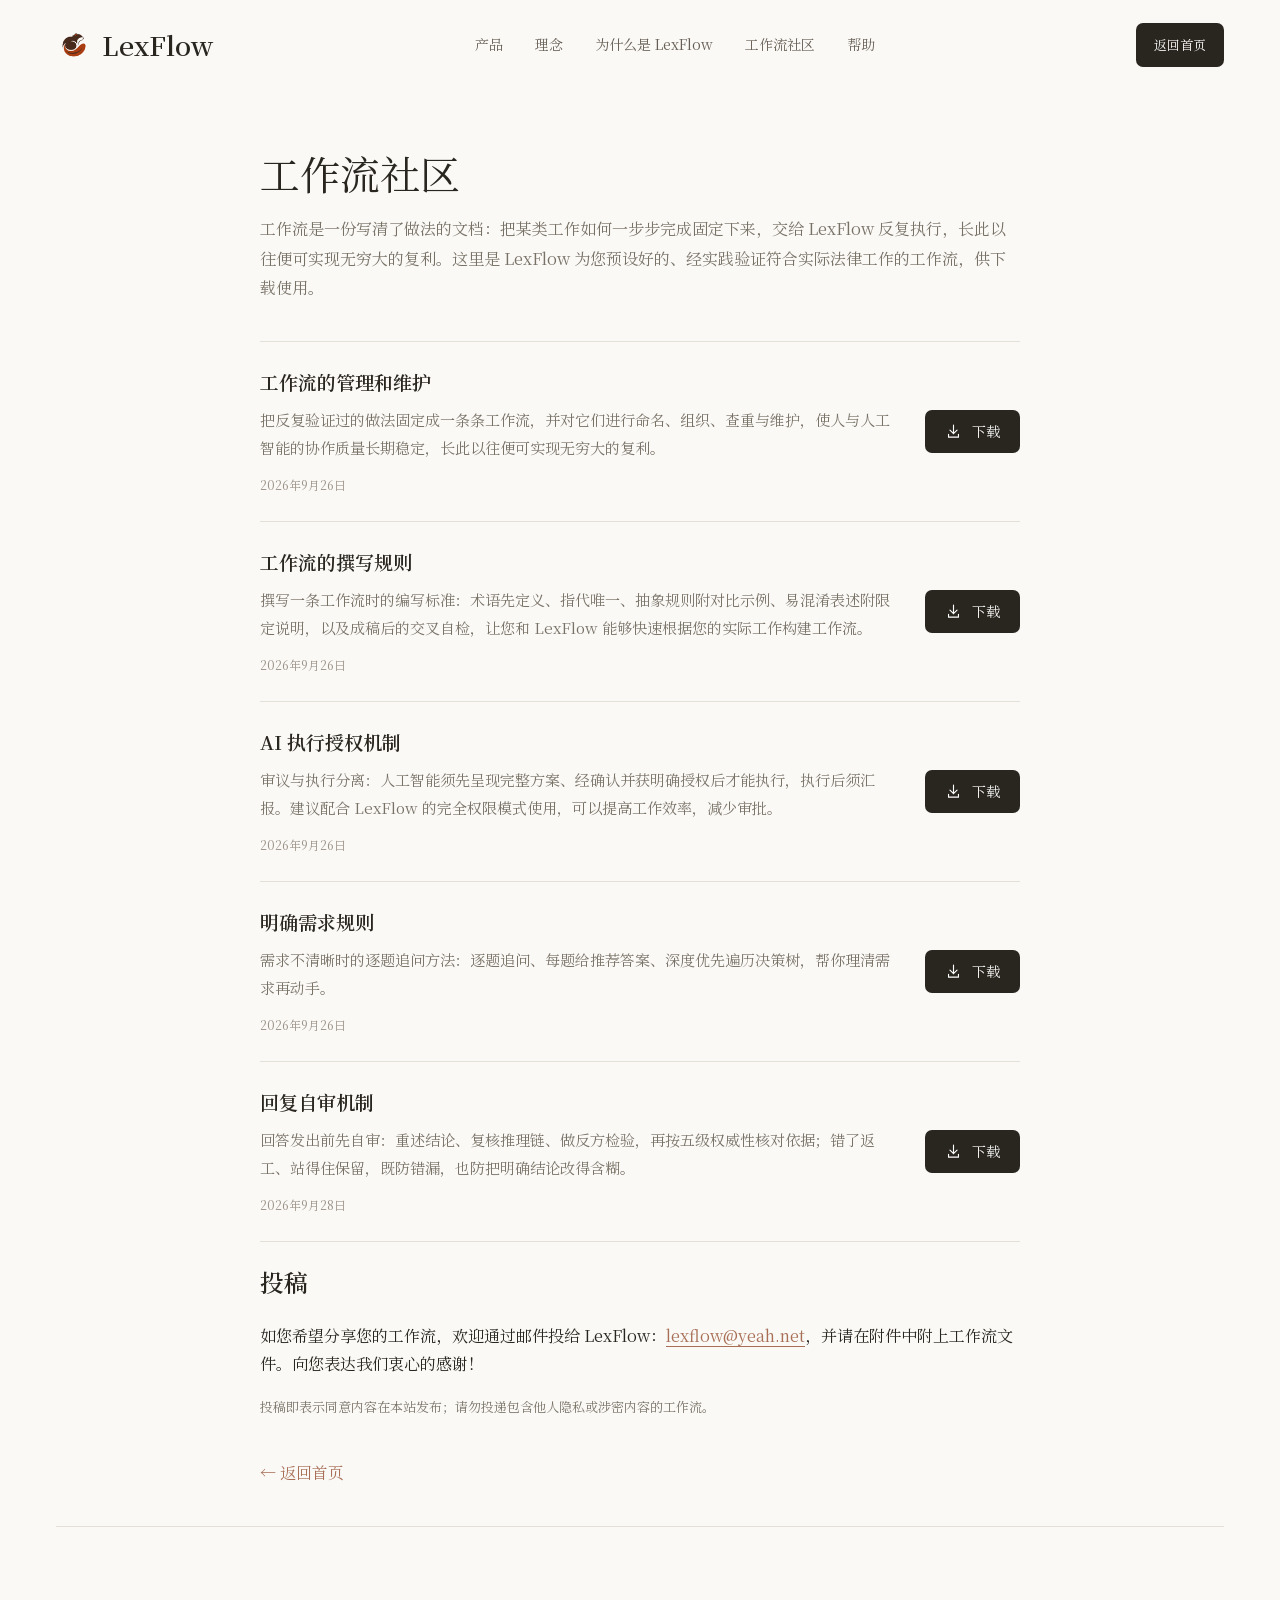
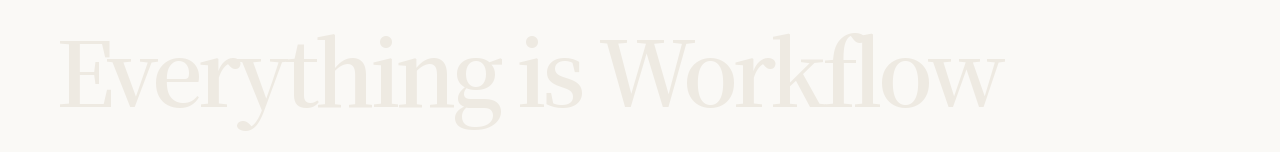
==== commit e6287dfc: "Rebuild font subsets to cover the new workflow card The reply self-review card introduced 11 hanzi m" ====
--- a/community.html
+++ b/community.html
@@ -4,7 +4,7 @@
   <meta charset="UTF-8"><meta name="viewport" content="width=device-width, initial-scale=1">
   <meta name="description" content="LexFlow 工作流社区：下载 LexFlow 精选工作流，或通过邮件投稿您的工作流。">
   <meta name="theme-color" content="#faf9f6"><title>工作流社区 — LexFlow</title>
-  <link rel="icon" type="image/png" href="[data-uri]"><link rel="preload" href="./fonts/LexFlowWebSerif-Regular-latin.woff2" as="font" type="font/woff2" crossorigin><link rel="stylesheet" href="./style.css?v=20260926t">
+  <link rel="icon" type="image/png" href="[data-uri]"><link rel="preload" href="./fonts/LexFlowWebSerif-Regular-latin.woff2" as="font" type="font/woff2" crossorigin><link rel="stylesheet" href="./style.css?v=20260928a">
 </head>
 <body>
 <a class="skip-link" href="#main">跳到正文</a>
--- a/style.css
+++ b/style.css
@@ -3,22 +3,22 @@
 @font-face {
   font-family: 'LexFlow Web Serif'; font-style: normal; font-weight: 400; font-display: swap;
   src: url('./fonts/LexFlowWebSerif-Regular-latin.woff2') format('woff2');
-  unicode-range: U+0000-2FFF, U+3008-300F, U+3010-3011, U+3014-301B, U+FF01-FF5E, U+FFE0-FFE5;
+  unicode-range: U+0000-2FFF;
 }
 @font-face {
   font-family: 'LexFlow Web Serif'; font-style: normal; font-weight: 400; font-display: swap;
-  src: url('./fonts/LexFlowWebSerif-Regular-cjk.woff2?v=20260926t') format('woff2');
-  unicode-range: U+2318, U+25A0-25FF, U+3000-3007, U+3012-3013, U+301C-301F, U+3020-303F, U+3400-4DBF, U+4E00-9FFF, U+FE30-FE4F;
+  src: url('./fonts/LexFlowWebSerif-Regular-cjk.woff2?v=20260928a') format('woff2');
+  unicode-range: U+2318, U+25A0-25FF, U+3000-303F, U+3400-4DBF, U+4E00-9FFF, U+FE30-FE4F, U+FF01-FF5E, U+FFE0-FFE5;
 }
 @font-face {
   font-family: 'LexFlow Web Serif'; font-style: normal; font-weight: 600; font-display: swap;
   src: url('./fonts/LexFlowWebSerif-SemiBold-latin.woff2') format('woff2');
-  unicode-range: U+0000-2FFF, U+3008-300F, U+3010-3011, U+3014-301B, U+FF01-FF5E, U+FFE0-FFE5;
+  unicode-range: U+0000-2FFF;
 }
 @font-face {
   font-family: 'LexFlow Web Serif'; font-style: normal; font-weight: 600; font-display: swap;
-  src: url('./fonts/LexFlowWebSerif-SemiBold-cjk.woff2?v=20260926t') format('woff2');
-  unicode-range: U+2318, U+25A0-25FF, U+3000-3007, U+3012-3013, U+301C-301F, U+3020-303F, U+3400-4DBF, U+4E00-9FFF, U+FE30-FE4F;
+  src: url('./fonts/LexFlowWebSerif-SemiBold-cjk.woff2?v=20260928a') format('woff2');
+  unicode-range: U+2318, U+25A0-25FF, U+3000-303F, U+3400-4DBF, U+4E00-9FFF, U+FE30-FE4F, U+FF01-FF5E, U+FFE0-FFE5;
 }
 :root {
   --paper: #faf9f6; --ink: #29261f; --muted: #787166; --line: #e5e0d7;
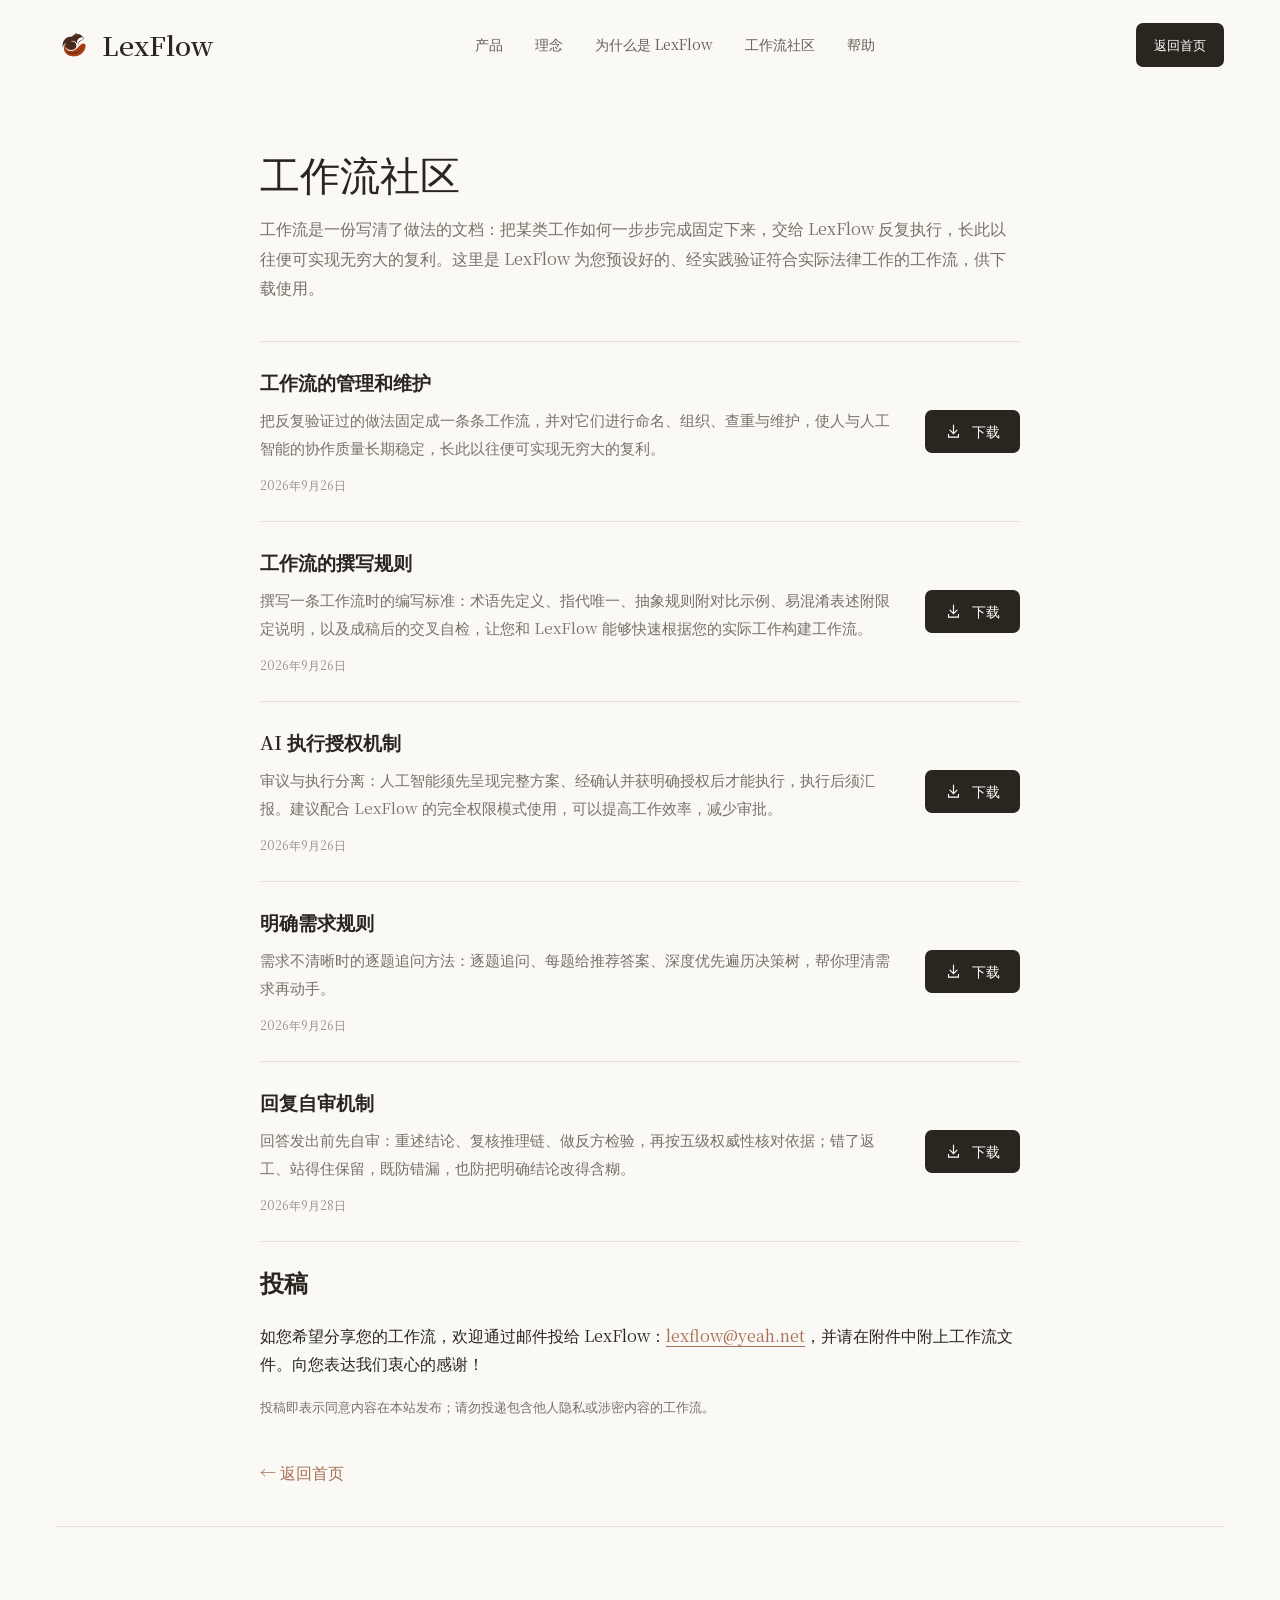
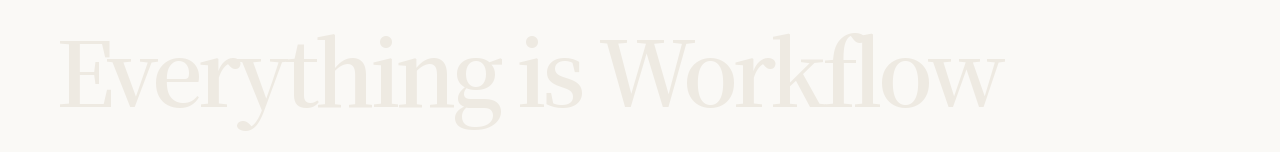
==== commit aa402d71: "Add an update guide to the help page and grow the CJK subsets - help.html: new FAQ entry "如何更新 LexFl" ====
--- a/community.html
+++ b/community.html
@@ -4,7 +4,7 @@
   <meta charset="UTF-8"><meta name="viewport" content="width=device-width, initial-scale=1">
   <meta name="description" content="LexFlow 工作流社区：下载 LexFlow 精选工作流，或通过邮件投稿您的工作流。">
   <meta name="theme-color" content="#faf9f6"><title>工作流社区 — LexFlow</title>
-  <link rel="icon" type="image/png" href="[data-uri]"><link rel="preload" href="./fonts/LexFlowWebSerif-Regular-latin.woff2" as="font" type="font/woff2" crossorigin><link rel="stylesheet" href="./style.css?v=20260928a">
+  <link rel="icon" type="image/png" href="[data-uri]"><link rel="preload" href="./fonts/LexFlowWebSerif-Regular-latin.woff2" as="font" type="font/woff2" crossorigin><link rel="stylesheet" href="./style.css?v=20260928b">
 </head>
 <body>
 <a class="skip-link" href="#main">跳到正文</a>
--- a/style.css
+++ b/style.css
@@ -7,7 +7,7 @@
 }
 @font-face {
   font-family: 'LexFlow Web Serif'; font-style: normal; font-weight: 400; font-display: swap;
-  src: url('./fonts/LexFlowWebSerif-Regular-cjk.woff2?v=20260928a') format('woff2');
+  src: url('./fonts/LexFlowWebSerif-Regular-cjk.woff2?v=20260928b') format('woff2');
   unicode-range: U+2318, U+25A0-25FF, U+3000-303F, U+3400-4DBF, U+4E00-9FFF, U+FE30-FE4F, U+FF01-FF5E, U+FFE0-FFE5;
 }
 @font-face {
@@ -17,7 +17,7 @@
 }
 @font-face {
   font-family: 'LexFlow Web Serif'; font-style: normal; font-weight: 600; font-display: swap;
-  src: url('./fonts/LexFlowWebSerif-SemiBold-cjk.woff2?v=20260928a') format('woff2');
+  src: url('./fonts/LexFlowWebSerif-SemiBold-cjk.woff2?v=20260928b') format('woff2');
   unicode-range: U+2318, U+25A0-25FF, U+3000-303F, U+3400-4DBF, U+4E00-9FFF, U+FE30-FE4F, U+FF01-FF5E, U+FFE0-FFE5;
 }
 :root {
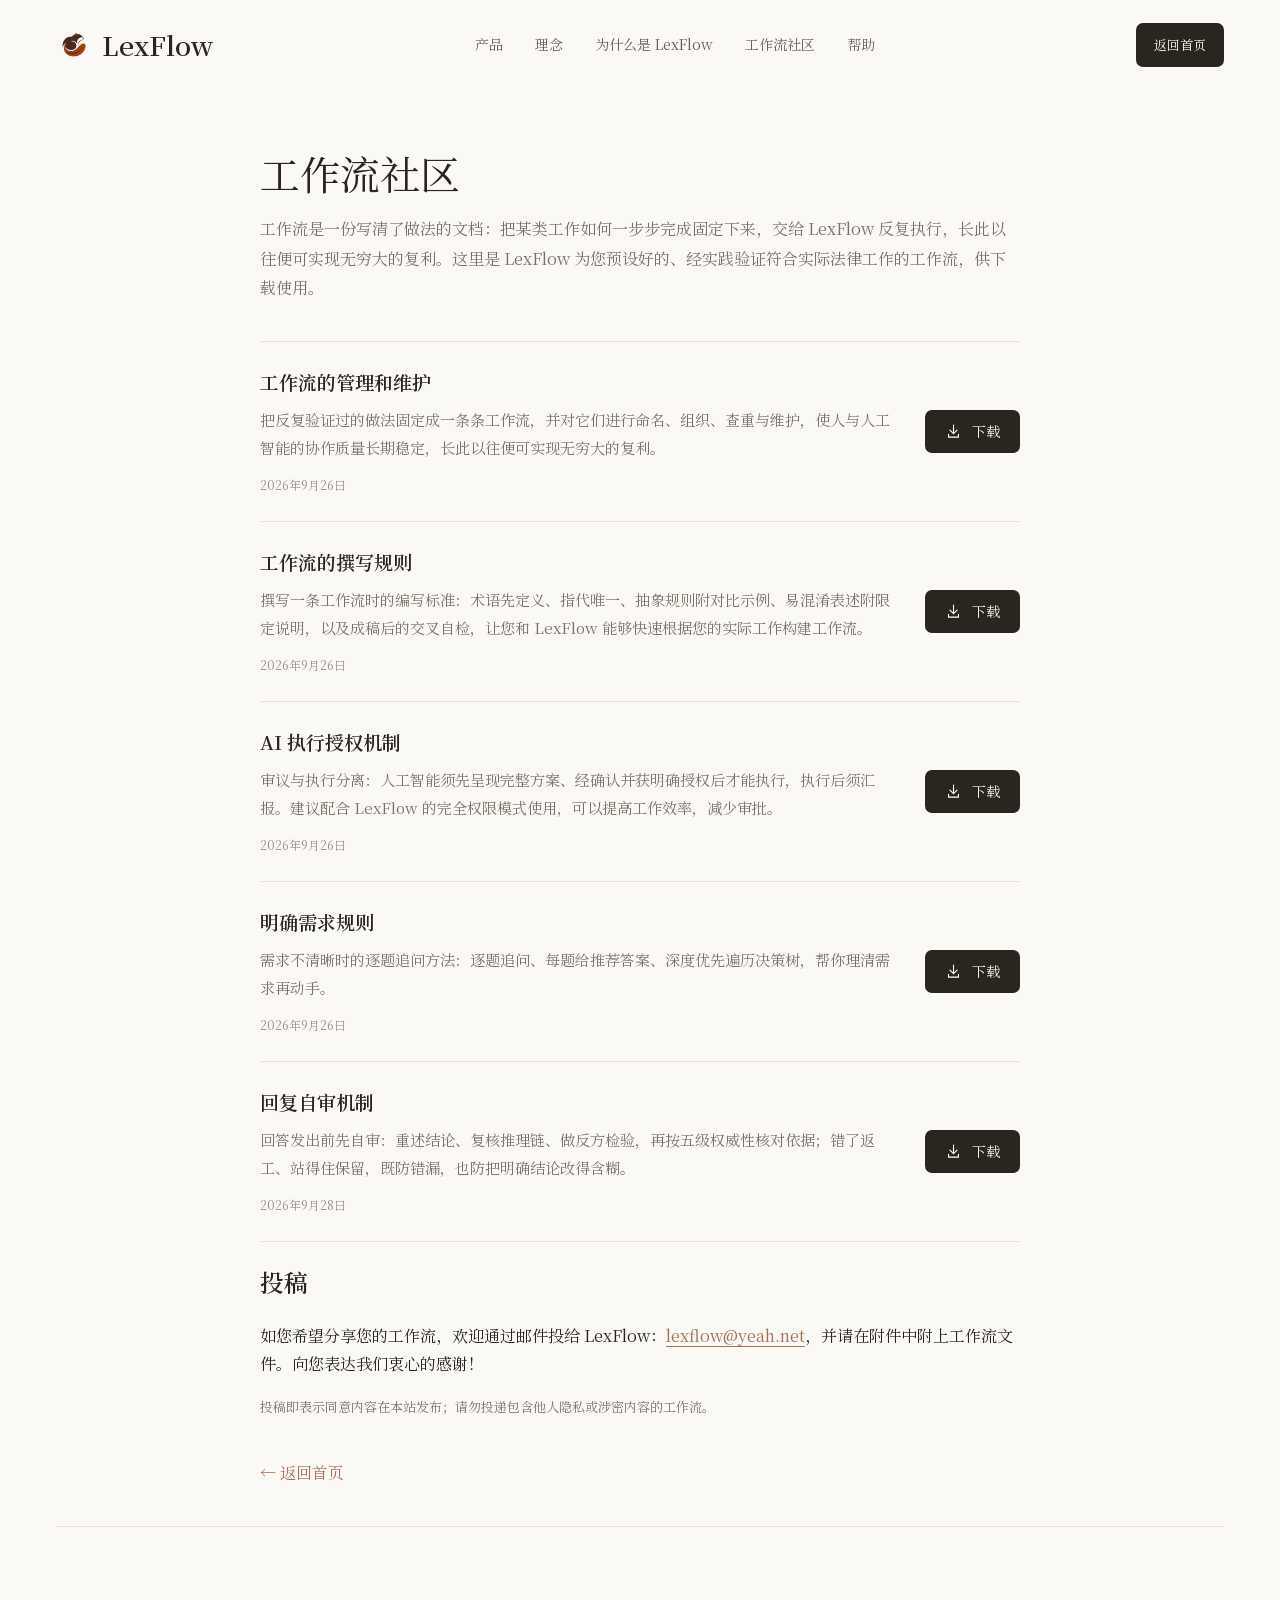
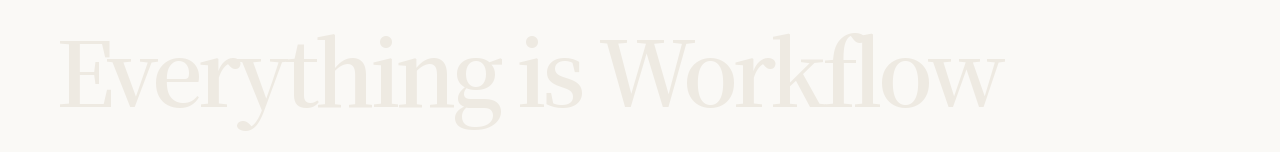
==== commit 9472b302: "fix(website): 帮助页改写 DeepSeek 接入方式，修复损坏的中文字库 文案： - 新增「DeepSeek 官方账号登录（推荐）」强调块，明示该账号属 DeepSeek   官方而非 " ====
--- a/community.html
+++ b/community.html
@@ -4,7 +4,7 @@
   <meta charset="UTF-8"><meta name="viewport" content="width=device-width, initial-scale=1">
   <meta name="description" content="LexFlow 工作流社区：下载 LexFlow 精选工作流，或通过邮件投稿您的工作流。">
   <meta name="theme-color" content="#faf9f6"><title>工作流社区 — LexFlow</title>
-  <link rel="icon" type="image/png" href="[data-uri]"><link rel="preload" href="./fonts/LexFlowWebSerif-Regular-latin.woff2" as="font" type="font/woff2" crossorigin><link rel="stylesheet" href="./style.css?v=20260928b">
+  <link rel="icon" type="image/png" href="[data-uri]"><link rel="preload" href="./fonts/LexFlowWebSerif-Regular-latin.woff2" as="font" type="font/woff2" crossorigin><link rel="stylesheet" href="./style.css?v=20261005b">
 </head>
 <body>
 <a class="skip-link" href="#main">跳到正文</a>
--- a/style.css
+++ b/style.css
@@ -7,8 +7,8 @@
 }
 @font-face {
   font-family: 'LexFlow Web Serif'; font-style: normal; font-weight: 400; font-display: swap;
-  src: url('./fonts/LexFlowWebSerif-Regular-cjk.woff2?v=20260928b') format('woff2');
-  unicode-range: U+2318, U+25A0-25FF, U+3000-303F, U+3400-4DBF, U+4E00-9FFF, U+FE30-FE4F, U+FF01-FF5E, U+FFE0-FFE5;
+  src: url('./fonts/LexFlowWebSerif-Regular-cjk.woff2?v=20261005b') format('woff2');
+  unicode-range: U+2318, U+2460-2463, U+25A0-25FF, U+3000-303F, U+3400-4DBF, U+4E00-9FFF, U+FE30-FE4F, U+FF01-FF5E, U+FFE0-FFE5;
 }
 @font-face {
   font-family: 'LexFlow Web Serif'; font-style: normal; font-weight: 600; font-display: swap;
@@ -17,8 +17,8 @@
 }
 @font-face {
   font-family: 'LexFlow Web Serif'; font-style: normal; font-weight: 600; font-display: swap;
-  src: url('./fonts/LexFlowWebSerif-SemiBold-cjk.woff2?v=20260928b') format('woff2');
-  unicode-range: U+2318, U+25A0-25FF, U+3000-303F, U+3400-4DBF, U+4E00-9FFF, U+FE30-FE4F, U+FF01-FF5E, U+FFE0-FFE5;
+  src: url('./fonts/LexFlowWebSerif-SemiBold-cjk.woff2?v=20261005b') format('woff2');
+  unicode-range: U+2318, U+2460-2463, U+25A0-25FF, U+3000-303F, U+3400-4DBF, U+4E00-9FFF, U+FE30-FE4F, U+FF01-FF5E, U+FFE0-FFE5;
 }
 :root {
   --paper: #faf9f6; --ink: #29261f; --muted: #787166; --line: #e5e0d7;
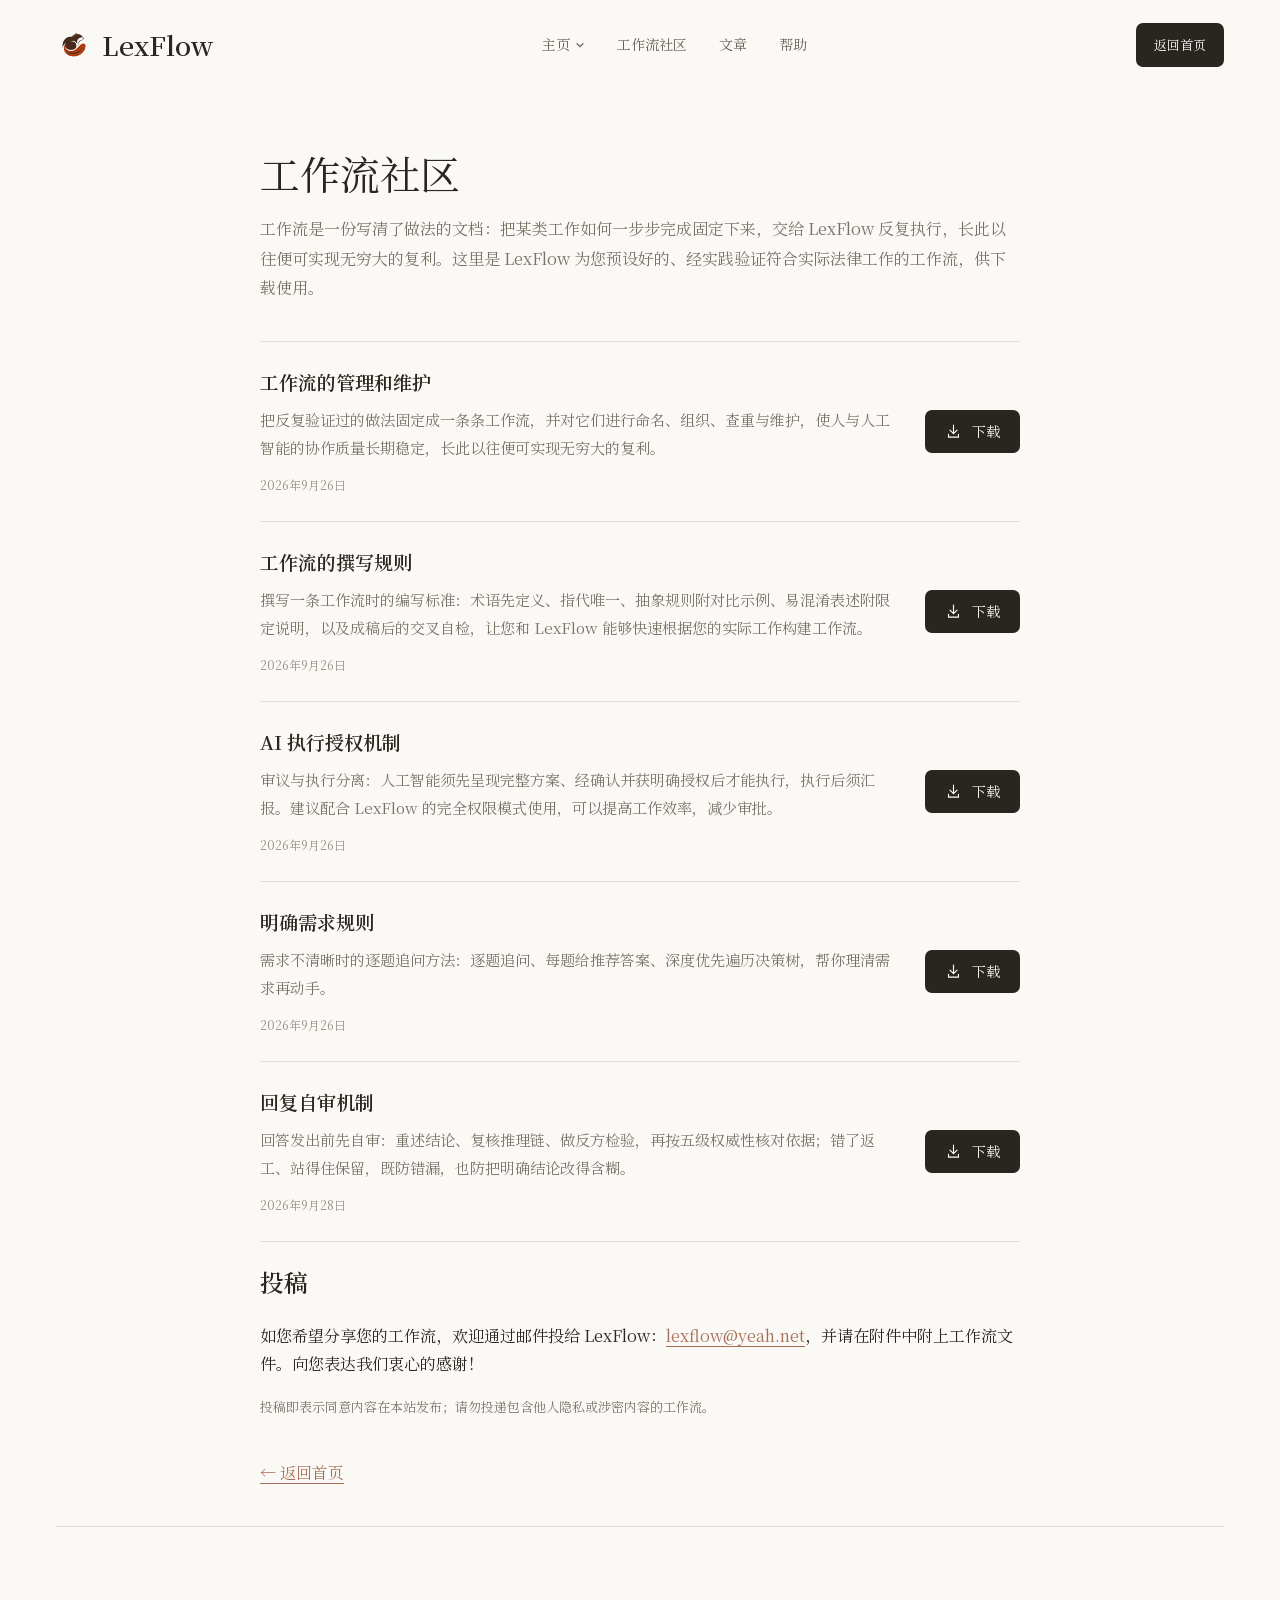
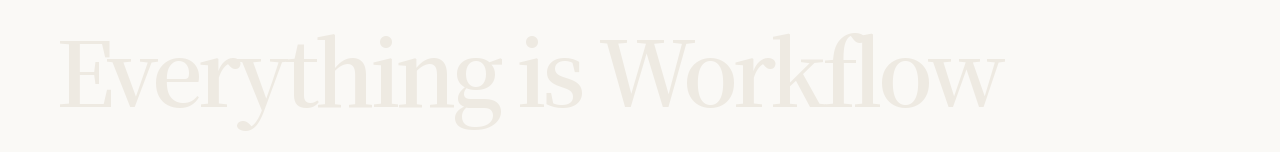
==== commit 1d5ccb48: "feat: 新增「文章」栏目，顶部导航合并为「主页」下拉 - 新增 articles/ 栏目：列表页与首篇《法律人用好 AI 的关键在于提供充分的信息》 - 顶部导航三项（产品/理念/为什么是 Lex" ====
--- a/community.html
+++ b/community.html
@@ -4,11 +4,11 @@
   <meta charset="UTF-8"><meta name="viewport" content="width=device-width, initial-scale=1">
   <meta name="description" content="LexFlow 工作流社区：下载 LexFlow 精选工作流，或通过邮件投稿您的工作流。">
   <meta name="theme-color" content="#faf9f6"><title>工作流社区 — LexFlow</title>
-  <link rel="icon" type="image/png" href="[data-uri]"><link rel="preload" href="./fonts/LexFlowWebSerif-Regular-latin.woff2" as="font" type="font/woff2" crossorigin><link rel="stylesheet" href="./style.css?v=20261005b">
+  <link rel="icon" type="image/png" href="[data-uri]"><link rel="preload" href="./fonts/LexFlowWebSerif-Regular-latin.woff2" as="font" type="font/woff2" crossorigin><link rel="stylesheet" href="./style.css?v=20261009a">
 </head>
 <body>
 <a class="skip-link" href="#main">跳到正文</a>
-<header class="header"><a class="brand" href="./" aria-label="LexFlow 首页"><img src="[data-uri]" alt="" width="36" height="36">LexFlow</a><nav aria-label="主导航"><a href="./#workspace">产品</a><a href="./#approach">理念</a><a href="./#difference">为什么是 LexFlow</a><a href="./community.html" aria-current="page">工作流社区</a><a href="./help.html">帮助</a></nav><a class="button button-small" href="./">返回首页</a></header>
+<header class="header"><a class="brand" href="./" aria-label="LexFlow 首页"><img src="[data-uri]" alt="" width="36" height="36">LexFlow</a><nav aria-label="主导航"><div class="nav-menu"><a href="">主页<svg class="nav-caret" viewBox="0 0 12 12" aria-hidden="true"><path d="M2.5 4.5 6 8l3.5-3.5"/></svg></a><div class="nav-sub"><a href="#workspace">产品</a><a href="#approach">理念</a><a href="#difference">为什么是 LexFlow</a></div></div><a href="community.html" aria-current="page">工作流社区</a><a href="articles/">文章</a><a href="help.html">帮助</a></nav><a class="button button-small" href="./">返回首页</a></header>
 <main id="main" class="wrap">
 <article class="install">
   <div class="install-head">
@@ -31,6 +31,6 @@
 </article>
 </main>
 <section class="closing wrap closing-plain"><div class="closing-word" aria-hidden="true">Everything is Workflow</div></section>
-<script src="./workflow-list.js?v=20260928a"></script>
-<script src="./app-community.js?v=20260926t"></script>
+<script src="./workflow-list.js?v=20261009a"></script>
+<script src="./app-community.js?v=20261009a"></script>
 </body></html>
--- a/style.css
+++ b/style.css
@@ -7,7 +7,7 @@
 }
 @font-face {
   font-family: 'LexFlow Web Serif'; font-style: normal; font-weight: 400; font-display: swap;
-  src: url('./fonts/LexFlowWebSerif-Regular-cjk.woff2?v=20261005b') format('woff2');
+  src: url('./fonts/LexFlowWebSerif-Regular-cjk.woff2?v=20261009a') format('woff2');
   unicode-range: U+2318, U+2460-2463, U+25A0-25FF, U+3000-303F, U+3400-4DBF, U+4E00-9FFF, U+FE30-FE4F, U+FF01-FF5E, U+FFE0-FFE5;
 }
 @font-face {
@@ -17,7 +17,7 @@
 }
 @font-face {
   font-family: 'LexFlow Web Serif'; font-style: normal; font-weight: 600; font-display: swap;
-  src: url('./fonts/LexFlowWebSerif-SemiBold-cjk.woff2?v=20261005b') format('woff2');
+  src: url('./fonts/LexFlowWebSerif-SemiBold-cjk.woff2?v=20261009a') format('woff2');
   unicode-range: U+2318, U+2460-2463, U+25A0-25FF, U+3000-303F, U+3400-4DBF, U+4E00-9FFF, U+FE30-FE4F, U+FF01-FF5E, U+FFE0-FFE5;
 }
 :root {
@@ -272,7 +272,7 @@
 }
 @media (max-width: 800px) {
   .wrap { width: calc(100% - 48px); }.header { min-height: 78px; padding-left: 24px; padding-right: 24px; gap: 20px; }
-  .header nav { gap: 17px; font-size: 13px; }.header nav a:nth-child(2) { display: none; }
+  .header nav { gap: 17px; font-size: 13px; }
   .brand { font-size: 24px; }.brand img { width: 32px; height: 32px; }
   .button-small { padding: 11px 14px; gap: 10px; font-size: 12px; }
   .hero { padding-top: 36px; }.hero h1 { font-size: 46px; font-size: clamp(46px, 7.2vw, 62px); }
@@ -302,7 +302,6 @@
 }
 @media (max-width: 620px) {
   .wrap { width: calc(100% - 40px); }.header { justify-content: flex-start; gap: 18px; padding-left: 20px; padding-right: 20px; }.header nav { display: flex; flex: 1 1 auto; flex-wrap: wrap; gap: 11px; row-gap: 7px; justify-content: flex-start; font-size: 12px; }
-  .header nav a:nth-child(2) { display: inline; }
   .header .button { display: none; }.brand { font-size: 0; gap: 0; }
   .hero-stage { grid-template-columns: 1fr; gap: 0; margin-bottom: 20px; }
   .hero h1 { font-size: 56px; font-size: clamp(56px, 11vw, 76px); letter-spacing: -.055em; position: relative; z-index: 1; }
@@ -447,3 +446,53 @@
 
 /* 正文中的开源仓库链接与章节跳转链接需显示为可见链接，与站内其他链接一致。 */
 a[href^="https://github.com/"], .install a[href^="#"] { color: var(--accent); text-decoration: underline; text-underline-offset: 4px; }
+
+/* 顶部导航的下拉菜单：把首页的三个锚点位置收进「主页」一项，鼠标经过或键盘聚焦时展开。
+   用 CSS 悬停而非 details，是因为封闭状态下 details 的内容无法由样式强制显示。 */
+.nav-menu { position: relative; }
+.nav-menu > a { display: inline-flex; align-items: center; gap: 5px; }
+.nav-caret { width: 10px; height: 10px; fill: none; stroke: currentColor; stroke-width: 1.5; stroke-linecap: round; stroke-linejoin: round; transition: transform .2s; }
+.nav-menu:hover .nav-caret, .nav-menu:focus-within .nav-caret { transform: rotate(180deg); }
+.nav-sub { position: absolute; left: -14px; top: 100%; z-index: 20; padding-top: 14px; display: none; }
+.nav-menu:hover .nav-sub, .nav-menu:focus-within .nav-sub { display: block; }
+.nav-sub a { display: block; white-space: nowrap; padding: 10px 18px; background: var(--paper); border: 1px solid var(--line); border-bottom: 0; font-size: 14px; color: #665e54; }
+.nav-sub a:first-child { border-radius: 12px 12px 0 0; }
+.nav-sub a:last-child { border-bottom: 1px solid var(--line); border-radius: 0 0 12px 12px; }
+.nav-sub a:hover { color: var(--accent); background: var(--soft); }
+
+/* 文章栏目。列表页沿用安装说明页的窄栏版式，正文另按中文长文调整行距。 */
+.article-index { border-top: 1px solid var(--line); margin-top: 38px; }
+.article-card { display: block; padding: 26px 0; border-bottom: 1px solid var(--line); }
+.article-card h2 { font-size: 21px; font-weight: 600; line-height: 1.5; margin: 0 0 9px; }
+.article-card p { color: var(--muted); font-size: 15px; line-height: 1.85; margin: 0 0 8px; }
+.article-card .article-meta { font-size: 12px; color: #9a9186; margin: 0; }
+.article-card:hover h2 { color: var(--accent); }
+
+.article-head { margin-bottom: 8px; }
+.article-head h1 { font-size: 34px; font-weight: 600; line-height: 1.5; margin: 0 0 16px; }
+.article-meta { color: var(--muted); font-size: 13px; line-height: 1.8; margin: 0; }
+.article-body { border-top: 1px solid var(--line); margin-top: 30px; padding-top: 34px; }
+.article-body h2 { font-size: 21px; font-weight: 600; line-height: 1.55; margin: 42px 0 16px; }
+.article-body h2:first-child { margin-top: 0; }
+.article-body p { font-size: 17px; line-height: 1.95; margin: 0 0 17px; text-align: justify; }
+.article-body strong { font-weight: 600; }
+.article-body em { font-style: normal; font-weight: 600; }
+.article-source { border-top: 1px solid var(--line); margin-top: 34px; padding-top: 22px; }
+.article-source p { margin: 0; font-size: 15px; }
+.article-note { color: var(--muted); font-size: 13px; line-height: 1.85; margin: 20px 0 0; }
+.article-source a { color: var(--accent); text-decoration: underline; text-underline-offset: 4px; }
+
+@media (max-width: 800px) {
+  .article-head h1 { font-size: 26px; }
+  .article-body p { font-size: 16px; line-height: 1.9; }
+  .article-body h2 { font-size: 19px; margin-top: 34px; }
+  .nav-sub { left: 0; }
+}
+@media (max-width: 620px) {
+  .nav-sub a { font-size: 12px; padding: 9px 14px; }
+}
+
+/* 文章列表与正文中的链接须显示为可见链接，与站内其他链接一致。 */
+.article-card, .install-back a, .article-body a { color: var(--accent); text-decoration: underline; text-underline-offset: 4px; }
+.article-card { color: inherit; text-decoration: none; }
+.article-card .article-meta, .article-index a:hover { text-decoration: none; }
